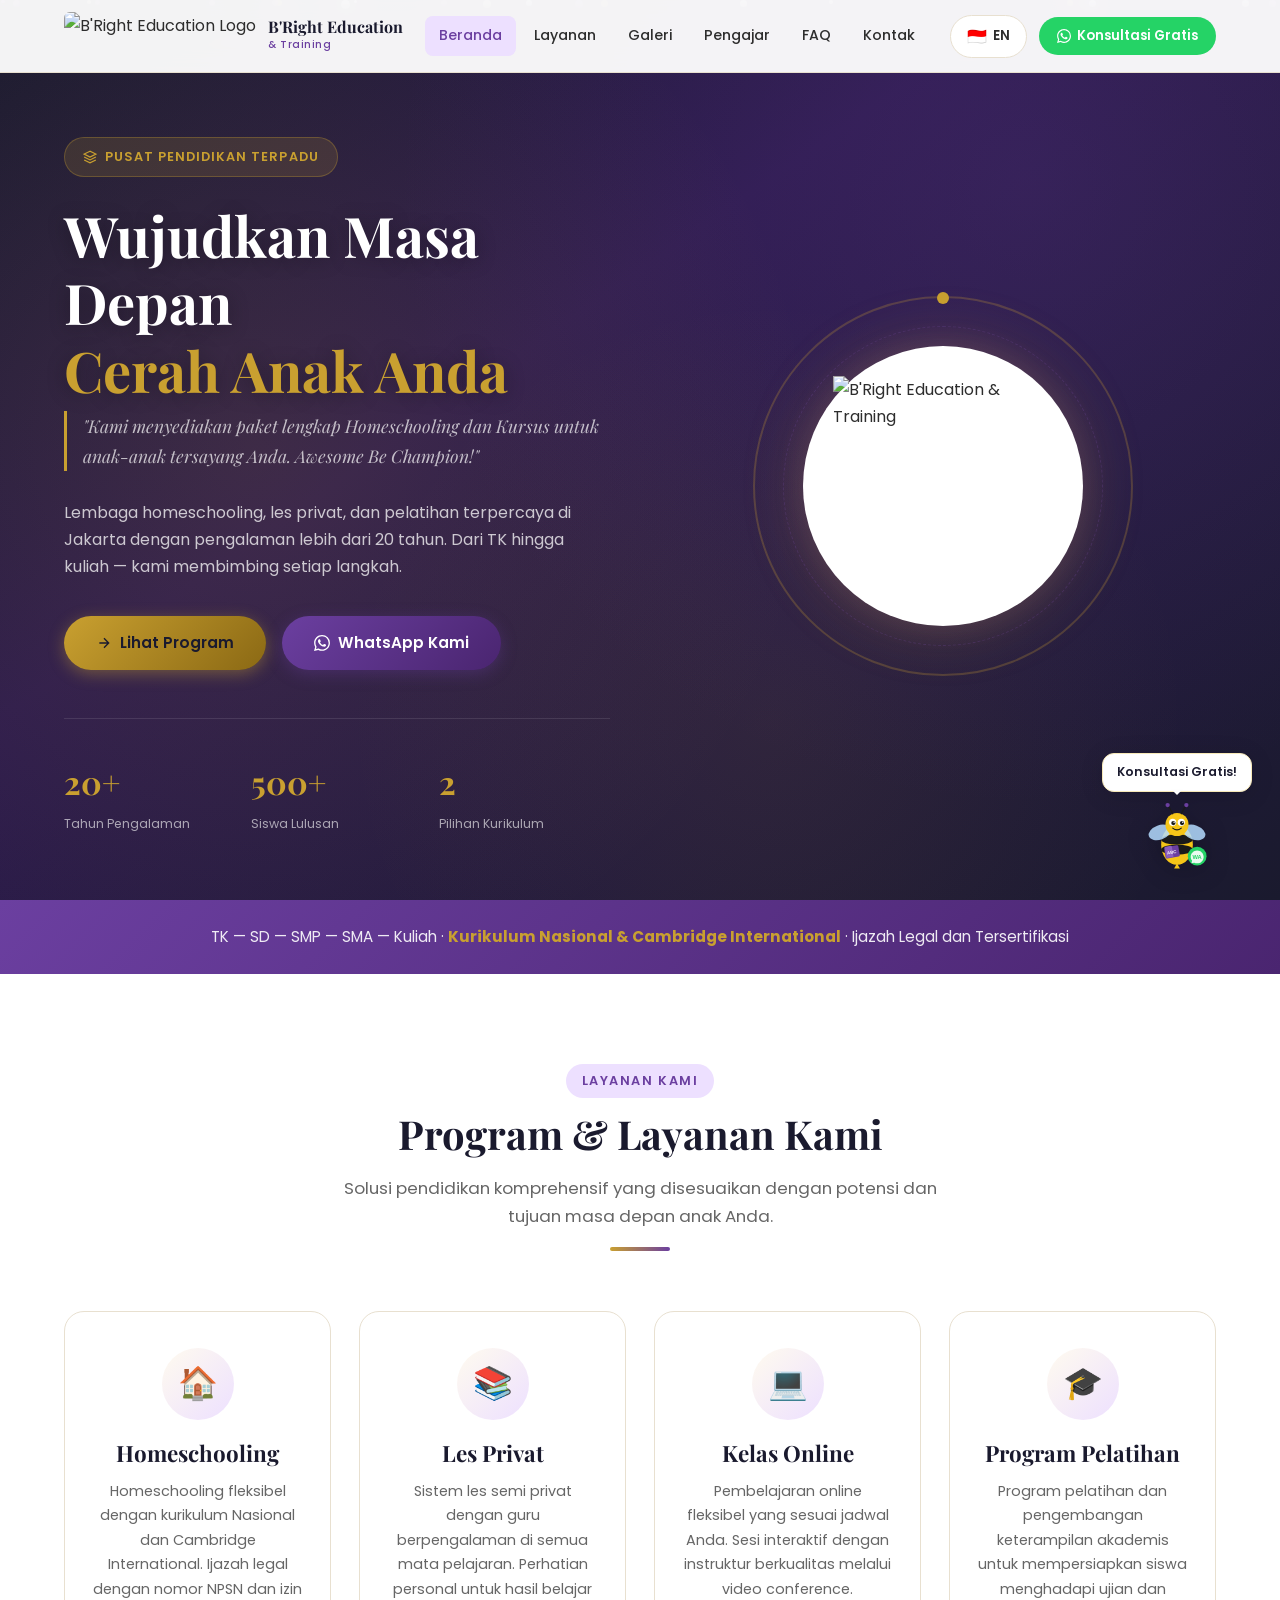
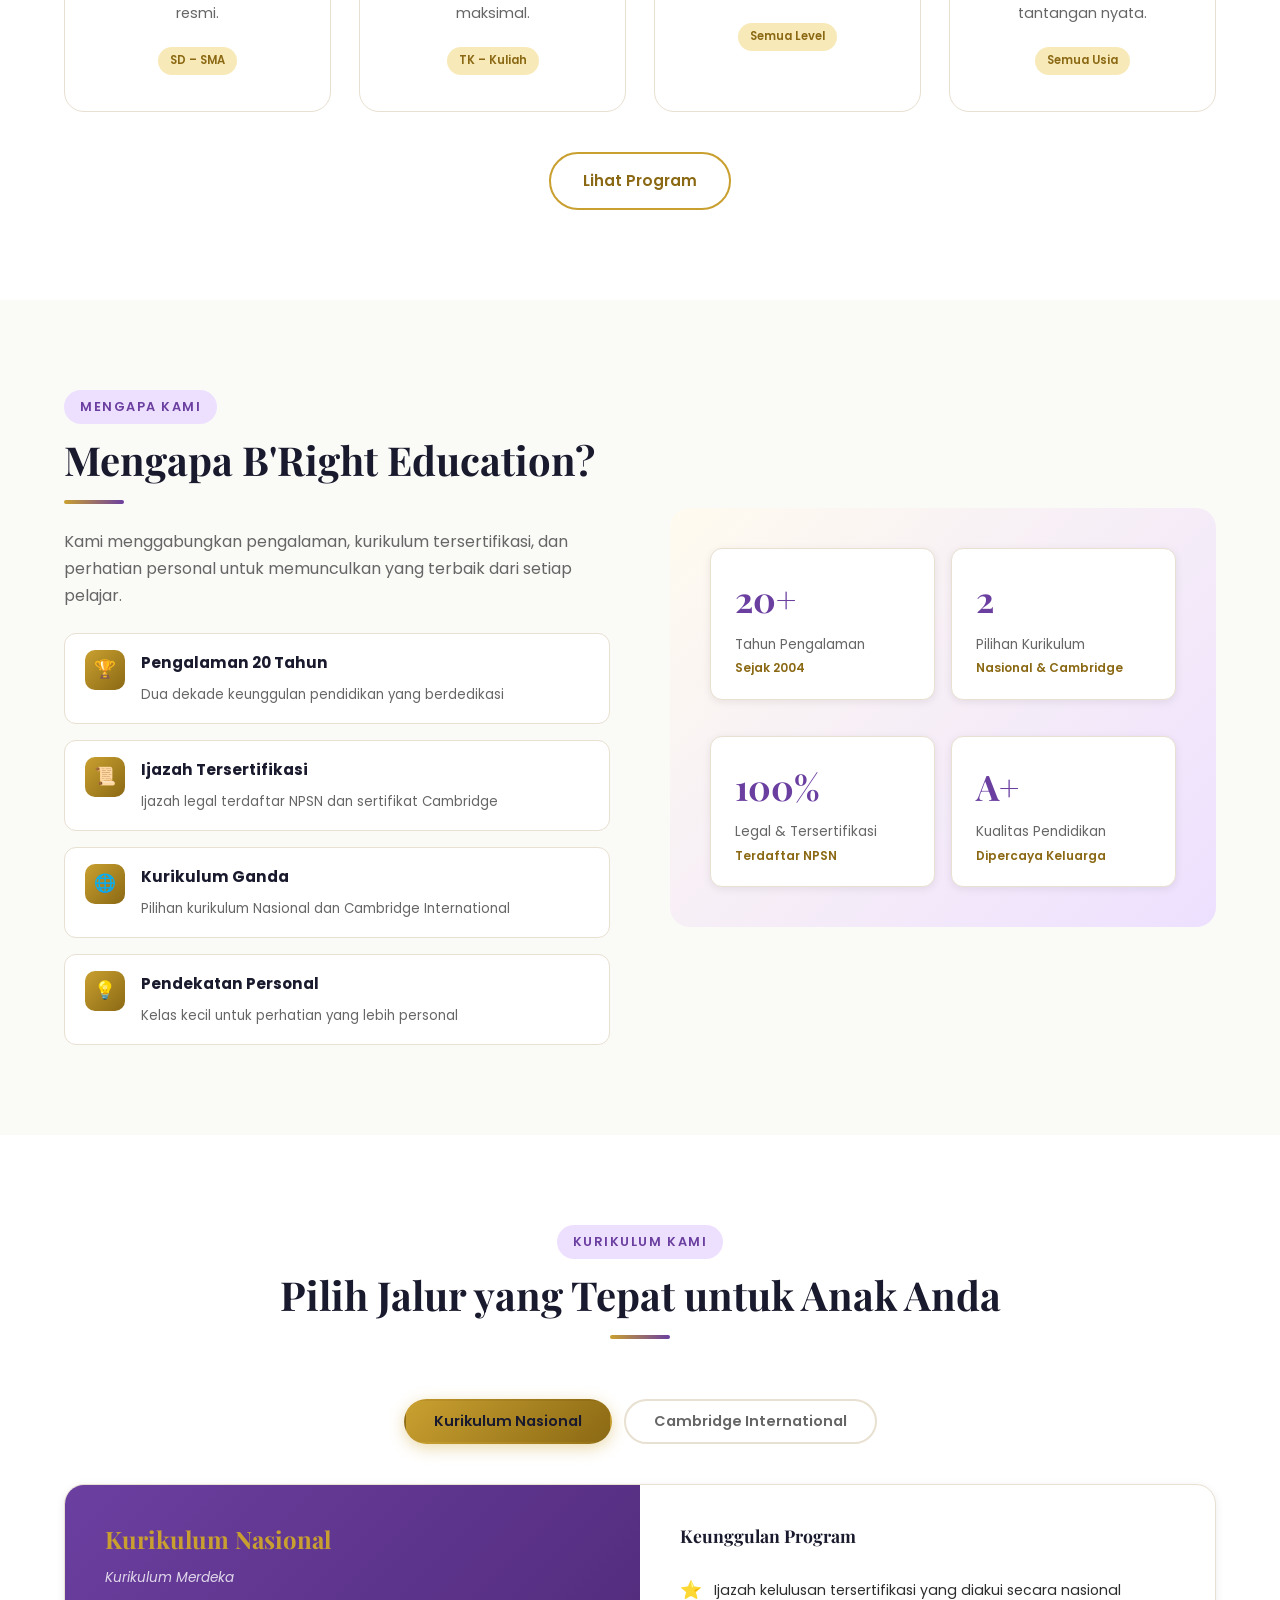
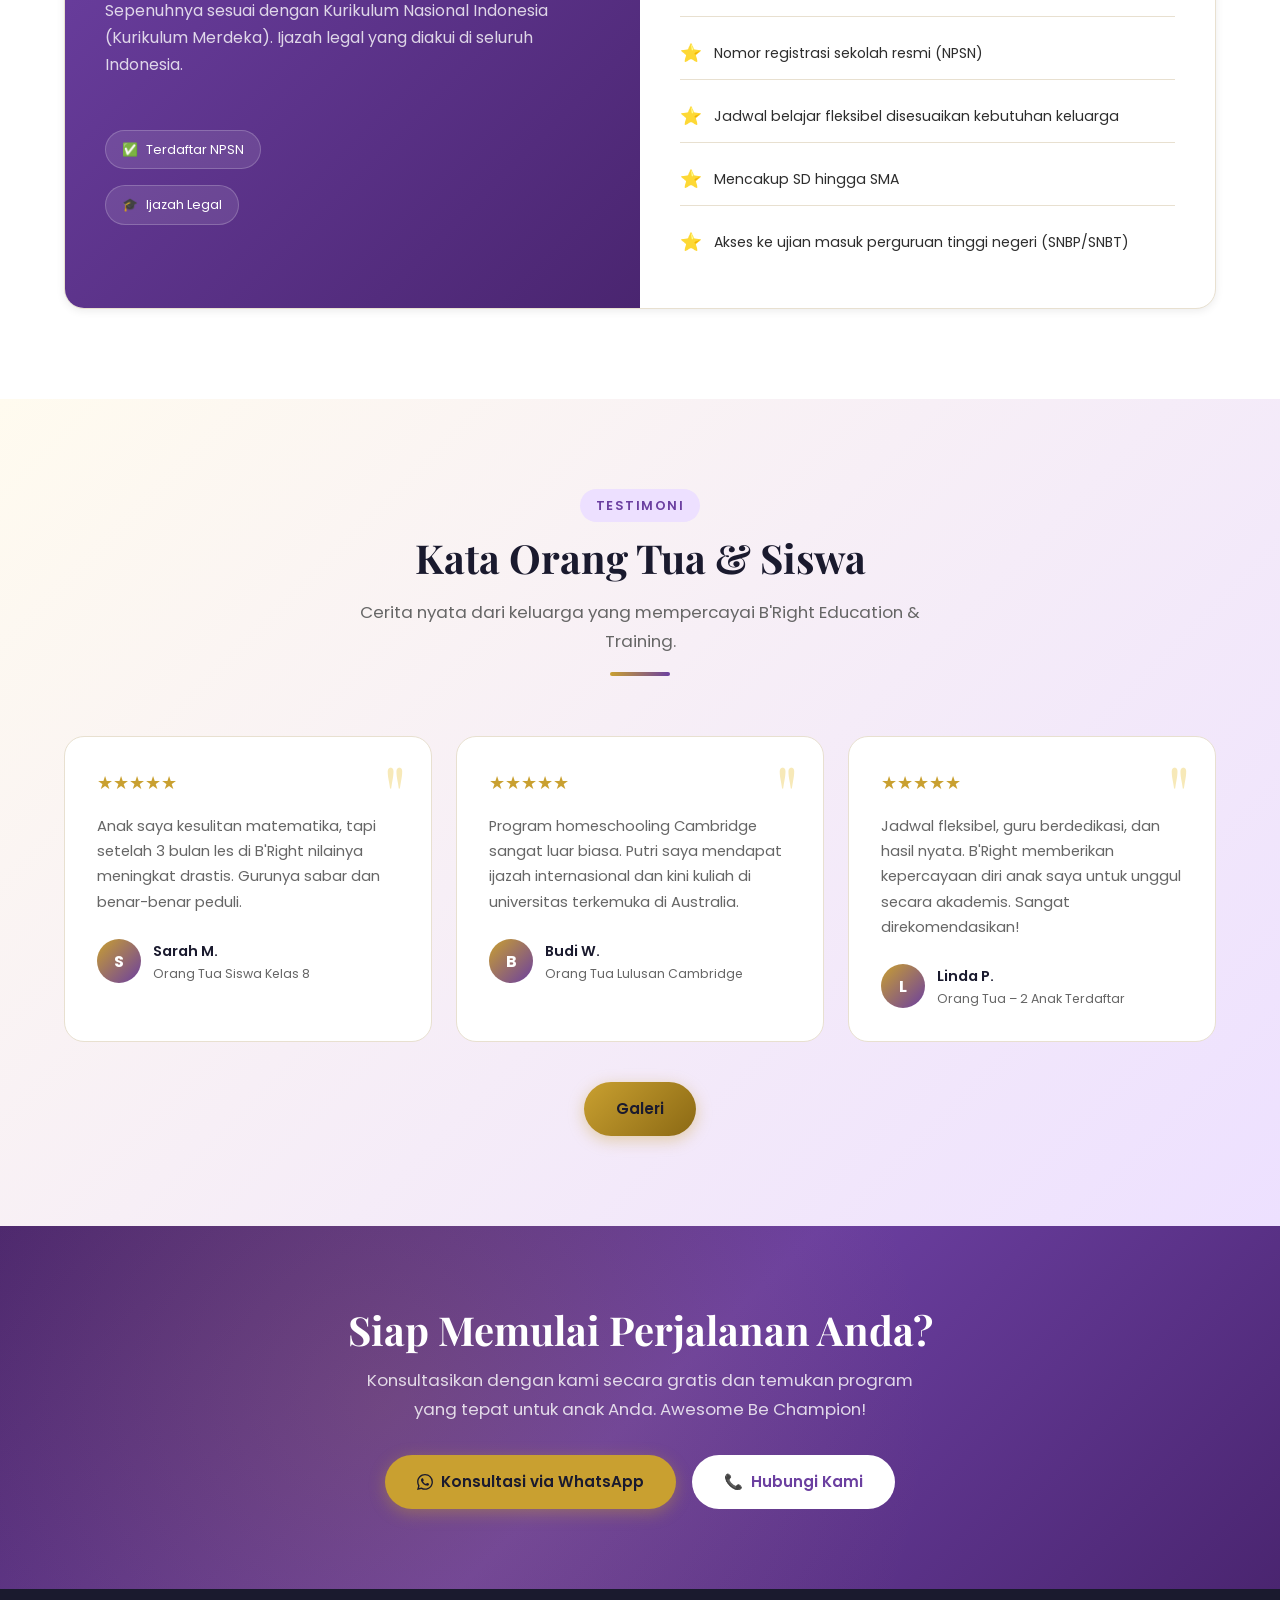
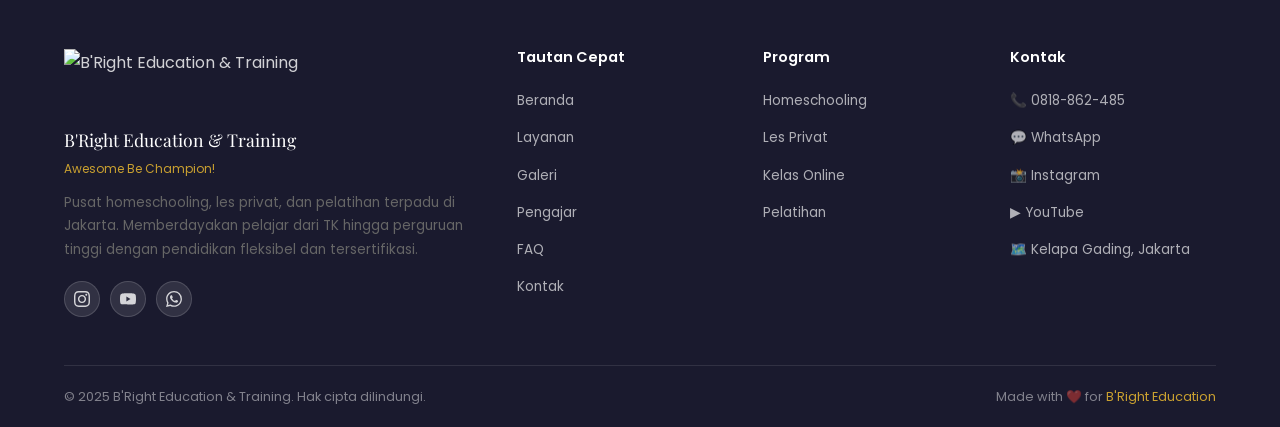
==== index.html @ 65a2a8aa "first commit" ====
<!DOCTYPE html>
<html lang="id">
<head>
  <meta charset="UTF-8" />
  <meta name="viewport" content="width=device-width, initial-scale=1.0" />
  <title>B'Right Education & Training – Homeschooling, Les Privat & Pelatihan Jakarta</title>
  <meta name="description" content="Lembaga homeschooling, les privat, dan pelatihan terpadu di Jakarta. Kurikulum Nasional & Cambridge International. Ijazah legal tersertifikasi. Pengalaman 20+ tahun." />
  <link rel="icon" type="image/svg+xml" href="/favicon.svg" />
  <link rel="stylesheet" href="/style.css" />
</head>
<body>

<!-- ===== NAVBAR ===== -->
<nav class="navbar" id="navbar">
  <div class="container">
    <div class="nav-inner">
      <a href="index.html" class="nav-logo">
        <img src="/logo.jpg" alt="B'Right Education Logo" />
        <div class="nav-logo-text">
          <span class="nav-logo-title">B'Right Education</span>
          <span class="nav-logo-sub">& Training</span>
        </div>
      </a>
      <div class="nav-links">
        <a href="index.html" class="nav-link" data-t="nav_home">Beranda</a>
        <a href="services.html" class="nav-link" data-t="nav_services">Layanan</a>
        <a href="gallery.html" class="nav-link" data-t="nav_gallery">Galeri</a>
        <a href="teachers.html" class="nav-link" data-t="nav_teachers">Pengajar</a>
        <a href="faq.html" class="nav-link" data-t="nav_faq">FAQ</a>
        <a href="contact.html" class="nav-link" data-t="nav_contact">Kontak</a>
      </div>
      <div class="nav-actions">
        <button class="lang-btn lang-toggle-btn" title="Switch language" aria-label="Toggle language">
          <span class="flag lang-current-flag">🇮🇩</span>
          <span class="lang-toggle-label">EN</span>
        </button>
        <a href="#" class="nav-wa" data-wa>
          <svg width="14" height="14" viewBox="0 0 24 24" fill="currentColor"><path d="M17.472 14.382c-.297-.149-1.758-.867-2.03-.967-.273-.099-.471-.148-.67.15-.197.297-.767.966-.94 1.164-.173.199-.347.223-.644.075-.297-.15-1.255-.463-2.39-1.475-.883-.788-1.48-1.761-1.653-2.059-.173-.297-.018-.458.13-.606.134-.133.298-.347.446-.52.149-.174.198-.298.298-.497.099-.198.05-.371-.025-.52-.075-.149-.669-1.612-.916-2.207-.242-.579-.487-.5-.669-.51-.173-.008-.371-.01-.57-.01-.198 0-.52.074-.792.372-.272.297-1.04 1.016-1.04 2.479 0 1.462 1.065 2.875 1.213 3.074.149.198 2.096 3.2 5.077 4.487.709.306 1.262.489 1.694.625.712.227 1.36.195 1.871.118.571-.085 1.758-.719 2.006-1.413.248-.694.248-1.289.173-1.413-.074-.124-.272-.198-.57-.347m-5.421 7.403h-.004a9.87 9.87 0 01-5.031-1.378l-.361-.214-3.741.982.998-3.648-.235-.374a9.86 9.86 0 01-1.51-5.26c.001-5.45 4.436-9.884 9.888-9.884 2.64 0 5.122 1.03 6.988 2.898a9.825 9.825 0 012.893 6.994c-.003 5.45-4.437 9.884-9.885 9.884m8.413-18.297A11.815 11.815 0 0012.05 0C5.495 0 .16 5.335.157 11.892c0 2.096.547 4.142 1.588 5.945L.057 24l6.305-1.654a11.882 11.882 0 005.683 1.448h.005c6.554 0 11.89-5.335 11.893-11.893a11.821 11.821 0 00-3.48-8.413z"/></svg>
          <span data-t="nav_consult">Konsultasi Gratis</span>
        </a>
      </div>
      <button class="hamburger" id="hamburger" aria-label="Toggle menu">
        <span></span><span></span><span></span>
      </button>
    </div>
  </div>
  <div class="mobile-menu" id="mobile-menu">
    <a href="index.html" class="mobile-link" data-t="nav_home">Beranda</a>
    <a href="services.html" class="mobile-link" data-t="nav_services">Layanan</a>
    <a href="gallery.html" class="mobile-link" data-t="nav_gallery">Galeri</a>
    <a href="teachers.html" class="mobile-link" data-t="nav_teachers">Pengajar</a>
    <a href="faq.html" class="mobile-link" data-t="nav_faq">FAQ</a>
    <a href="contact.html" class="mobile-link" data-t="nav_contact">Kontak</a>
    <div class="mobile-actions">
      <button class="lang-btn lang-toggle-btn">
        <span class="lang-current-flag">🇮🇩</span>
        <span class="lang-toggle-label">EN</span>
      </button>
      <a href="#" class="btn btn-secondary" data-wa style="font-size:0.82rem;padding:10px 18px;" data-t="nav_consult">Konsultasi Gratis</a>
    </div>
  </div>
</nav>

<!-- ===== HERO ===== -->
<section class="hero" id="home">
  <div class="hero-bg"></div>
  <div class="hero-particles"></div>
  <div class="container">
    <div class="hero-content">
      <div class="hero-text">
        <div class="tagline">
          <svg width="14" height="14" viewBox="0 0 24 24" fill="none" stroke="currentColor" stroke-width="2"><path d="M12 2L2 7l10 5 10-5-10-5z"/><path d="M2 17l10 5 10-5M2 12l10 5 10-5"/></svg>
          <span data-t="hero_tag">Pusat Pendidikan Terpadu</span>
        </div>
        <h1><span data-t="hero_title">Wujudkan Masa Depan</span><br><span class="gold" data-t="hero_title_gold">Cerah Anak Anda</span></h1>
        <p class="hero-slogan" data-t="hero_slogan">"Kami menyediakan paket lengkap Homeschooling dan Kursus untuk anak-anak tersayang Anda. Awesome Be Champion!"</p>
        <p class="hero-desc" data-t="hero_desc">Lembaga homeschooling, les privat, dan pelatihan terpercaya di Jakarta dengan pengalaman lebih dari 20 tahun. Dari TK hingga kuliah — kami membimbing setiap langkah.</p>
        <div class="hero-btns">
          <a href="services.html" class="btn btn-primary">
            <svg width="16" height="16" viewBox="0 0 24 24" fill="none" stroke="currentColor" stroke-width="2"><path d="M5 12h14M12 5l7 7-7 7"/></svg>
            <span data-t="hero_btn_primary">Lihat Program</span>
          </a>
          <a href="#" class="btn btn-secondary" data-wa>
            <svg width="16" height="16" viewBox="0 0 24 24" fill="currentColor"><path d="M17.472 14.382c-.297-.149-1.758-.867-2.03-.967-.273-.099-.471-.148-.67.15-.197.297-.767.966-.94 1.164-.173.199-.347.223-.644.075-.297-.15-1.255-.463-2.39-1.475-.883-.788-1.48-1.761-1.653-2.059-.173-.297-.018-.458.13-.606.134-.133.298-.347.446-.52.149-.174.198-.298.298-.497.099-.198.05-.371-.025-.52-.075-.149-.669-1.612-.916-2.207-.242-.579-.487-.5-.669-.51-.173-.008-.371-.01-.57-.01-.198 0-.52.074-.792.372-.272.297-1.04 1.016-1.04 2.479 0 1.462 1.065 2.875 1.213 3.074.149.198 2.096 3.2 5.077 4.487.709.306 1.262.489 1.694.625.712.227 1.36.195 1.871.118.571-.085 1.758-.719 2.006-1.413.248-.694.248-1.289.173-1.413-.074-.124-.272-.198-.57-.347m-5.421 7.403h-.004a9.87 9.87 0 01-5.031-1.378l-.361-.214-3.741.982.998-3.648-.235-.374a9.86 9.86 0 01-1.51-5.26c.001-5.45 4.436-9.884 9.888-9.884 2.64 0 5.122 1.03 6.988 2.898a9.825 9.825 0 012.893 6.994c-.003 5.45-4.437 9.884-9.885 9.884m8.413-18.297A11.815 11.815 0 0012.05 0C5.495 0 .16 5.335.157 11.892c0 2.096.547 4.142 1.588 5.945L.057 24l6.305-1.654a11.882 11.882 0 005.683 1.448h.005c6.554 0 11.89-5.335 11.893-11.893a11.821 11.821 0 00-3.48-8.413z"/></svg>
            <span data-t="hero_btn_secondary">WhatsApp Kami</span>
          </a>
        </div>
        <div class="hero-stats">
          <div class="hero-stat fade-in">
            <div class="num" data-t="hero_stat1_num">20+</div>
            <div class="lbl" data-t="hero_stat1_lbl">Tahun Pengalaman</div>
          </div>
          <div class="hero-stat fade-in fade-in-delay-1">
            <div class="num" data-t="hero_stat2_num">500+</div>
            <div class="lbl" data-t="hero_stat2_lbl">Siswa Lulusan</div>
          </div>
          <div class="hero-stat fade-in fade-in-delay-2">
            <div class="num" data-t="hero_stat3_num">2</div>
            <div class="lbl" data-t="hero_stat3_lbl">Pilihan Kurikulum</div>
          </div>
        </div>
      </div>
      <div class="hero-visual">
        <div class="hero-logo-wrap">
          <div class="hero-logo-ring"></div>
          <div class="hero-logo-ring-2"></div>
          <div class="hero-logo-img-wrap">
            <img src="/logo.jpg" alt="B'Right Education & Training" />
          </div>
        </div>
      </div>
    </div>
  </div>
</section>

<!-- ===== ABOUT STRIP ===== -->
<div class="about-strip">
  <div class="container">
    <p data-t="strip_text" data-t-html>TK — SD — SMP — SMA — Kuliah · <strong>Kurikulum Nasional & Cambridge International</strong> · Ijazah Legal dan Tersertifikasi</p>
  </div>
</div>

<!-- ===== SERVICES ===== -->
<section class="section" id="services">
  <div class="container">
    <div class="section-header fade-in">
      <span class="section-label" data-t="label_services">Layanan Kami</span>
      <h2 data-t="services_title">Program & Layanan Kami</h2>
      <p data-t="services_desc">Solusi pendidikan komprehensif yang disesuaikan dengan potensi dan tujuan masa depan anak Anda.</p>
      <div class="divider"></div>
    </div>
    <div class="services-grid">
      <div class="service-card fade-in">
        <div class="service-icon">🏠</div>
        <h3 data-t="svc1_title">Homeschooling</h3>
        <p data-t="svc1_desc">Homeschooling fleksibel dengan kurikulum Nasional dan Cambridge International. Ijazah legal dengan nomor NPSN dan izin resmi.</p>
        <span class="service-tag" data-t="svc1_tag">SD – SMA</span>
      </div>
      <div class="service-card fade-in fade-in-delay-1">
        <div class="service-icon">📚</div>
        <h3 data-t="svc2_title">Les Privat</h3>
        <p data-t="svc2_desc">Sistem les semi privat dengan guru berpengalaman di semua mata pelajaran. Perhatian personal untuk hasil belajar maksimal.</p>
        <span class="service-tag" data-t="svc2_tag">TK – Kuliah</span>
      </div>
      <div class="service-card fade-in fade-in-delay-2">
        <div class="service-icon">💻</div>
        <h3 data-t="svc3_title">Kelas Online</h3>
        <p data-t="svc3_desc">Pembelajaran online fleksibel yang sesuai jadwal Anda. Sesi interaktif dengan instruktur berkualitas melalui video conference.</p>
        <span class="service-tag" data-t="svc3_tag">Semua Level</span>
      </div>
      <div class="service-card fade-in fade-in-delay-3">
        <div class="service-icon">🎓</div>
        <h3 data-t="svc4_title">Program Pelatihan</h3>
        <p data-t="svc4_desc">Program pelatihan dan pengembangan keterampilan akademis untuk mempersiapkan siswa menghadapi ujian dan tantangan nyata.</p>
        <span class="service-tag" data-t="svc4_tag">Semua Usia</span>
      </div>
    </div>
    <div style="text-align:center;margin-top:40px;">
      <a href="services.html" class="btn btn-outline" data-t="hero_btn_primary">Lihat Program</a>
    </div>
  </div>
</section>

<!-- ===== WHY US ===== -->
<section class="section section-alt" id="why">
  <div class="container">
    <div class="why-grid">
      <div class="why-text fade-in">
        <span class="section-label" data-t="label_why">Mengapa Kami</span>
        <h2 data-t="why_title">Mengapa B'Right Education?</h2>
        <div class="divider divider-left"></div>
        <p data-t="why_desc">Kami menggabungkan pengalaman, kurikulum tersertifikasi, dan perhatian personal untuk memunculkan yang terbaik dari setiap pelajar.</p>
        <div class="why-list">
          <div class="why-item">
            <div class="why-item-icon">🏆</div>
            <div class="why-item-text">
              <strong data-t="why1_title">Pengalaman 20 Tahun</strong>
              <span data-t="why1_desc">Dua dekade keunggulan pendidikan yang berdedikasi</span>
            </div>
          </div>
          <div class="why-item">
            <div class="why-item-icon">📜</div>
            <div class="why-item-text">
              <strong data-t="why2_title">Ijazah Tersertifikasi</strong>
              <span data-t="why2_desc">Ijazah legal terdaftar NPSN dan sertifikat Cambridge</span>
            </div>
          </div>
          <div class="why-item">
            <div class="why-item-icon">🌐</div>
            <div class="why-item-text">
              <strong data-t="why3_title">Kurikulum Ganda</strong>
              <span data-t="why3_desc">Pilihan kurikulum Nasional dan Cambridge International</span>
            </div>
          </div>
          <div class="why-item">
            <div class="why-item-icon">💡</div>
            <div class="why-item-text">
              <strong data-t="why4_title">Pendekatan Personal</strong>
              <span data-t="why4_desc">Kelas kecil untuk perhatian yang lebih personal</span>
            </div>
          </div>
        </div>
      </div>
      <div class="why-visual fade-in fade-in-delay-1">
        <div class="why-badge-row">
          <div class="why-badge">
            <div class="num" data-t="badge1_num">20+</div>
            <div class="text" data-t="badge1_text">Tahun Pengalaman</div>
            <div class="sub" data-t="badge1_sub">Sejak 2004</div>
          </div>
          <div class="why-badge">
            <div class="num" data-t="badge2_num">2</div>
            <div class="text" data-t="badge2_text">Pilihan Kurikulum</div>
            <div class="sub" data-t="badge2_sub">Nasional & Cambridge</div>
          </div>
        </div>
        <div class="why-badge-row" style="margin-top:16px;">
          <div class="why-badge">
            <div class="num" data-t="badge3_num">100%</div>
            <div class="text" data-t="badge3_text">Legal & Tersertifikasi</div>
            <div class="sub" data-t="badge3_sub">Terdaftar NPSN</div>
          </div>
          <div class="why-badge">
            <div class="num" data-t="badge4_num">A+</div>
            <div class="text" data-t="badge4_text">Kualitas Pendidikan</div>
            <div class="sub" data-t="badge4_sub">Dipercaya Keluarga</div>
          </div>
        </div>
      </div>
    </div>
  </div>
</section>

<!-- ===== CURRICULUM ===== -->
<section class="section" id="curriculum">
  <div class="container">
    <div class="section-header fade-in">
      <span class="section-label" data-t="label_curriculum">Kurikulum Kami</span>
      <h2>Pilih Jalur yang Tepat untuk Anak Anda</h2>
      <div class="divider"></div>
    </div>
    <div class="curriculum-tabs">
      <button class="tab-btn active" data-tab="tab-national" data-t="tab_national">Kurikulum Nasional</button>
      <button class="tab-btn" data-tab="tab-cambridge" data-t="tab_cambridge">Cambridge International</button>
    </div>
    <div id="tab-national" class="tab-content active fade-in">
      <div class="curriculum-card">
        <div class="curriculum-left">
          <h3 data-t="curr_national_title">Kurikulum Nasional</h3>
          <p style="font-size:0.85rem;font-style:italic;margin-bottom:8px;" data-t="curr_national_sub">Kurikulum Merdeka</p>
          <p data-t="curr_national_desc">Sepenuhnya sesuai dengan Kurikulum Nasional Indonesia. Ijazah legal yang diakui di seluruh Indonesia.</p>
          <br>
          <span class="curriculum-badge">✅ <span data-t="curr_national_badge1">Terdaftar NPSN</span></span><br>
          <span class="curriculum-badge" style="margin-top:8px;">🎓 <span data-t="curr_national_badge2">Ijazah Legal</span></span>
        </div>
        <div class="curriculum-right">
          <h4 data-t="curr_national_features_title">Keunggulan Program</h4>
          <div class="curriculum-features">
            <div class="curriculum-feature"><span class="cf-icon">⭐</span><span class="cf-text" data-t="curr_national_f1">Ijazah kelulusan tersertifikasi yang diakui secara nasional</span></div>
            <div class="curriculum-feature"><span class="cf-icon">⭐</span><span class="cf-text" data-t="curr_national_f2">Nomor registrasi sekolah resmi (NPSN)</span></div>
            <div class="curriculum-feature"><span class="cf-icon">⭐</span><span class="cf-text" data-t="curr_national_f3">Jadwal belajar fleksibel disesuaikan kebutuhan keluarga</span></div>
            <div class="curriculum-feature"><span class="cf-icon">⭐</span><span class="cf-text" data-t="curr_national_f4">Mencakup SD hingga SMA</span></div>
            <div class="curriculum-feature"><span class="cf-icon">⭐</span><span class="cf-text" data-t="curr_national_f5">Akses ke ujian masuk perguruan tinggi negeri (SNBP/SNBT)</span></div>
          </div>
        </div>
      </div>
    </div>
    <div id="tab-cambridge" class="tab-content fade-in">
      <div class="curriculum-card">
        <div class="curriculum-left">
          <h3 data-t="curr_cambridge_title">Cambridge International</h3>
          <p style="font-size:0.85rem;font-style:italic;margin-bottom:8px;" data-t="curr_cambridge_sub">IGCSE & A-Level</p>
          <p data-t="curr_cambridge_desc">Kurikulum Cambridge yang diakui internasional menghasilkan sertifikasi IGCSE dan A-Level langsung dari Cambridge.</p>
          <br>
          <span class="curriculum-badge">🌍 <span data-t="curr_cambridge_badge1">Langsung Cambridge</span></span><br>
          <span class="curriculum-badge" style="margin-top:8px;">🏅 <span data-t="curr_cambridge_badge2">Diakui Global</span></span>
        </div>
        <div class="curriculum-right">
          <h4 data-t="curr_cambridge_features_title">Keunggulan Program</h4>
          <div class="curriculum-features">
            <div class="curriculum-feature"><span class="cf-icon">⭐</span><span class="cf-text" data-t="curr_cambridge_f1">Ijazah internasional dari Cambridge yang diakui di seluruh dunia</span></div>
            <div class="curriculum-feature"><span class="cf-icon">⭐</span><span class="cf-text" data-t="curr_cambridge_f2">Jalur IGCSE dan A-Level tersedia</span></div>
            <div class="curriculum-feature"><span class="cf-icon">⭐</span><span class="cf-text" data-t="curr_cambridge_f3">Pengajaran berbahasa Inggris untuk kesiapan global</span></div>
            <div class="curriculum-feature"><span class="cf-icon">⭐</span><span class="cf-text" data-t="curr_cambridge_f4">Jalur menuju universitas internasional terkemuka</span></div>
            <div class="curriculum-feature"><span class="cf-icon">⭐</span><span class="cf-text" data-t="curr_cambridge_f5">Instruktur terlatih Cambridge yang berpengalaman</span></div>
          </div>
        </div>
      </div>
    </div>
  </div>
</section>

<!-- ===== TESTIMONIALS ===== -->
<section class="section section-gold" id="testimonials">
  <div class="container">
    <div class="section-header fade-in">
      <span class="section-label" data-t="label_testimonials">Testimoni</span>
      <h2 data-t="testi_title">Kata Orang Tua & Siswa</h2>
      <p data-t="testi_desc">Cerita nyata dari keluarga yang mempercayai B'Right Education & Training.</p>
      <div class="divider"></div>
    </div>
    <div class="testimonials-grid">
      <div class="testimonial-card fade-in">
        <div class="testimonial-stars">★★★★★</div>
        <p class="testimonial-text" data-t="testi1_text">"Anak saya kesulitan matematika, tapi setelah 3 bulan les di B'Right nilainya meningkat drastis."</p>
        <div class="testimonial-author">
          <div class="author-avatar">S</div>
          <div>
            <div class="author-name" data-t="testi1_name">Sarah M.</div>
            <div class="author-role" data-t="testi1_role">Orang Tua Siswa Kelas 8</div>
          </div>
        </div>
      </div>
      <div class="testimonial-card fade-in fade-in-delay-1">
        <div class="testimonial-stars">★★★★★</div>
        <p class="testimonial-text" data-t="testi2_text">"Program homeschooling Cambridge sangat luar biasa. Putri saya mendapat ijazah internasional dan kini kuliah di Australia."</p>
        <div class="testimonial-author">
          <div class="author-avatar">B</div>
          <div>
            <div class="author-name" data-t="testi2_name">Budi W.</div>
            <div class="author-role" data-t="testi2_role">Orang Tua Lulusan Cambridge</div>
          </div>
        </div>
      </div>
      <div class="testimonial-card fade-in fade-in-delay-2">
        <div class="testimonial-stars">★★★★★</div>
        <p class="testimonial-text" data-t="testi3_text">"Jadwal fleksibel, guru berdedikasi, dan hasil nyata. Sangat direkomendasikan!"</p>
        <div class="testimonial-author">
          <div class="author-avatar">L</div>
          <div>
            <div class="author-name" data-t="testi3_name">Linda P.</div>
            <div class="author-role" data-t="testi3_role">Orang Tua – 2 Anak Terdaftar</div>
          </div>
        </div>
      </div>
    </div>
    <div style="text-align:center;margin-top:40px;">
      <a href="gallery.html" class="btn btn-primary" data-t="nav_gallery">Lihat Semua Testimoni</a>
    </div>
  </div>
</section>

<!-- ===== CTA ===== -->
<section class="cta-section">
  <div class="container">
    <div class="cta-content fade-in">
      <h2 data-t="cta_title">Siap Memulai Perjalanan Anda?</h2>
      <p data-t="cta_desc">Konsultasikan dengan kami secara gratis dan temukan program yang tepat untuk anak Anda. Awesome Be Champion!</p>
      <div class="cta-btns">
        <a href="#" class="btn btn-primary" data-wa>
          <svg width="16" height="16" viewBox="0 0 24 24" fill="currentColor"><path d="M17.472 14.382c-.297-.149-1.758-.867-2.03-.967-.273-.099-.471-.148-.67.15-.197.297-.767.966-.94 1.164-.173.199-.347.223-.644.075-.297-.15-1.255-.463-2.39-1.475-.883-.788-1.48-1.761-1.653-2.059-.173-.297-.018-.458.13-.606.134-.133.298-.347.446-.52.149-.174.198-.298.298-.497.099-.198.05-.371-.025-.52-.075-.149-.669-1.612-.916-2.207-.242-.579-.487-.5-.669-.51-.173-.008-.371-.01-.57-.01-.198 0-.52.074-.792.372-.272.297-1.04 1.016-1.04 2.479 0 1.462 1.065 2.875 1.213 3.074.149.198 2.096 3.2 5.077 4.487.709.306 1.262.489 1.694.625.712.227 1.36.195 1.871.118.571-.085 1.758-.719 2.006-1.413.248-.694.248-1.289.173-1.413-.074-.124-.272-.198-.57-.347m-5.421 7.403h-.004a9.87 9.87 0 01-5.031-1.378l-.361-.214-3.741.982.998-3.648-.235-.374a9.86 9.86 0 01-1.51-5.26c.001-5.45 4.436-9.884 9.888-9.884 2.64 0 5.122 1.03 6.988 2.898a9.825 9.825 0 012.893 6.994c-.003 5.45-4.437 9.884-9.885 9.884m8.413-18.297A11.815 11.815 0 0012.05 0C5.495 0 .16 5.335.157 11.892c0 2.096.547 4.142 1.588 5.945L.057 24l6.305-1.654a11.882 11.882 0 005.683 1.448h.005c6.554 0 11.89-5.335 11.893-11.893a11.821 11.821 0 00-3.48-8.413z"/></svg>
          <span data-t="cta_btn1">Konsultasi via WhatsApp</span>
        </a>
        <a href="tel:+62818862485" class="btn btn-white">📞 <span data-t="cta_btn2">Hubungi Kami</span></a>
      </div>
    </div>
  </div>
</section>

<!-- ===== FOOTER ===== -->
<footer>
  <div class="container">
    <div class="footer-grid">
      <div class="footer-brand">
        <img src="/logo.jpg" alt="B'Right Education & Training" />
        <div class="footer-brand-name">B'Right Education & Training</div>
        <div class="footer-brand-sub">Awesome Be Champion!</div>
        <p data-t="footer_desc">Pusat homeschooling, les privat, dan pelatihan terpadu di Jakarta.</p>
        <div class="footer-social">
          <a href="https://www.instagram.com/bright.edutraining_indonesia/" target="_blank" title="Instagram">
            <svg width="16" height="16" viewBox="0 0 24 24" fill="currentColor"><path d="M12 2.163c3.204 0 3.584.012 4.85.07 3.252.148 4.771 1.691 4.919 4.919.058 1.265.069 1.645.069 4.849 0 3.205-.012 3.584-.069 4.849-.149 3.225-1.664 4.771-4.919 4.919-1.266.058-1.644.07-4.85.07-3.204 0-3.584-.012-4.849-.07-3.26-.149-4.771-1.699-4.919-4.92-.058-1.265-.07-1.644-.07-4.849 0-3.204.013-3.583.07-4.849.149-3.227 1.664-4.771 4.919-4.919 1.266-.057 1.645-.069 4.849-.069zm0-2.163c-3.259 0-3.667.014-4.947.072-4.358.2-6.78 2.618-6.98 6.98-.059 1.281-.073 1.689-.073 4.948 0 3.259.014 3.668.072 4.948.2 4.358 2.618 6.78 6.98 6.98 1.281.058 1.689.072 4.948.072 3.259 0 3.668-.014 4.948-.072 4.354-.2 6.782-2.618 6.979-6.98.059-1.28.073-1.689.073-4.948 0-3.259-.014-3.667-.072-4.947-.196-4.354-2.617-6.78-6.979-6.98-1.281-.059-1.69-.073-4.949-.073zm0 5.838c-3.403 0-6.162 2.759-6.162 6.162s2.759 6.163 6.162 6.163 6.162-2.759 6.162-6.163c0-3.403-2.759-6.162-6.162-6.162zm0 10.162c-2.209 0-4-1.79-4-4 0-2.209 1.791-4 4-4s4 1.791 4 4c0 2.21-1.791 4-4 4zm6.406-11.845c-.796 0-1.441.645-1.441 1.44s.645 1.44 1.441 1.44c.795 0 1.439-.645 1.439-1.44s-.644-1.44-1.439-1.44z"/></svg>
          </a>
          <a href="https://www.youtube.com/@brighteducationandtraining0909" target="_blank" title="YouTube">
            <svg width="16" height="16" viewBox="0 0 24 24" fill="currentColor"><path d="M23.498 6.186a3.016 3.016 0 00-2.122-2.136C19.505 3.545 12 3.545 12 3.545s-7.505 0-9.377.505A3.017 3.017 0 00.502 6.186C0 8.07 0 12 0 12s0 3.93.502 5.814a3.016 3.016 0 002.122 2.136c1.871.505 9.376.505 9.376.505s7.505 0 9.377-.505a3.015 3.015 0 002.122-2.136C24 15.93 24 12 24 12s0-3.93-.502-5.814zM9.545 15.568V8.432L15.818 12l-6.273 3.568z"/></svg>
          </a>
          <a href="#" data-wa title="WhatsApp">
            <svg width="16" height="16" viewBox="0 0 24 24" fill="currentColor"><path d="M17.472 14.382c-.297-.149-1.758-.867-2.03-.967-.273-.099-.471-.148-.67.15-.197.297-.767.966-.94 1.164-.173.199-.347.223-.644.075-.297-.15-1.255-.463-2.39-1.475-.883-.788-1.48-1.761-1.653-2.059-.173-.297-.018-.458.13-.606.134-.133.298-.347.446-.52.149-.174.198-.298.298-.497.099-.198.05-.371-.025-.52-.075-.149-.669-1.612-.916-2.207-.242-.579-.487-.5-.669-.51-.173-.008-.371-.01-.57-.01-.198 0-.52.074-.792.372-.272.297-1.04 1.016-1.04 2.479 0 1.462 1.065 2.875 1.213 3.074.149.198 2.096 3.2 5.077 4.487.709.306 1.262.489 1.694.625.712.227 1.36.195 1.871.118.571-.085 1.758-.719 2.006-1.413.248-.694.248-1.289.173-1.413-.074-.124-.272-.198-.57-.347m-5.421 7.403h-.004a9.87 9.87 0 01-5.031-1.378l-.361-.214-3.741.982.998-3.648-.235-.374a9.86 9.86 0 01-1.51-5.26c.001-5.45 4.436-9.884 9.888-9.884 2.64 0 5.122 1.03 6.988 2.898a9.825 9.825 0 012.893 6.994c-.003 5.45-4.437 9.884-9.885 9.884m8.413-18.297A11.815 11.815 0 0012.05 0C5.495 0 .16 5.335.157 11.892c0 2.096.547 4.142 1.588 5.945L.057 24l6.305-1.654a11.882 11.882 0 005.683 1.448h.005c6.554 0 11.89-5.335 11.893-11.893a11.821 11.821 0 00-3.48-8.413z"/></svg>
          </a>
        </div>
      </div>
      <div class="footer-col">
        <h4 data-t="footer_col2">Tautan Cepat</h4>
        <ul>
          <li><a href="index.html" data-t="nav_home">Beranda</a></li>
          <li><a href="services.html" data-t="nav_services">Layanan</a></li>
          <li><a href="gallery.html" data-t="nav_gallery">Galeri</a></li>
          <li><a href="teachers.html" data-t="nav_teachers">Pengajar</a></li>
          <li><a href="faq.html" data-t="nav_faq">FAQ</a></li>
          <li><a href="contact.html" data-t="nav_contact">Kontak</a></li>
        </ul>
      </div>
      <div class="footer-col">
        <h4 data-t="footer_col3">Program</h4>
        <ul>
          <li><a href="services.html" data-t="footer_program1">Homeschooling</a></li>
          <li><a href="services.html" data-t="footer_program2">Les Privat</a></li>
          <li><a href="services.html" data-t="footer_program3">Kelas Online</a></li>
          <li><a href="services.html" data-t="footer_program4">Pelatihan</a></li>
        </ul>
      </div>
      <div class="footer-col">
        <h4 data-t="footer_col4">Kontak</h4>
        <ul>
          <li><a href="tel:+62818862485">📞 0818-862-485</a></li>
          <li><a href="#" data-wa>💬 WhatsApp</a></li>
          <li><a href="https://www.instagram.com/bright.edutraining_indonesia/" target="_blank">📸 Instagram</a></li>
          <li><a href="https://www.youtube.com/@brighteducationandtraining0909" target="_blank">▶ YouTube</a></li>
          <li><a href="contact.html">🗺️ Kelapa Gading, Jakarta</a></li>
        </ul>
      </div>
    </div>
    <div class="footer-bottom">
      <p data-t="footer_copyright">© 2025 B'Right Education & Training. Hak cipta dilindungi.</p>
      <p>Made with ❤️ for <a href="#">B'Right Education</a></p>
    </div>
  </div>
</footer>

<!-- ===== FLOATING BEE WHATSAPP ===== -->
<div class="bee-float">
  <div class="bee-speech" data-t="bee_speech">Konsultasi Gratis!</div>
  <div class="bee-btn" id="bee-btn" role="button" tabindex="0" aria-label="Chat WhatsApp">
    <svg class="bee-svg" viewBox="0 0 100 100" xmlns="http://www.w3.org/2000/svg">
      <ellipse cx="50" cy="62" rx="22" ry="28" fill="#F5C518"/>
      <ellipse cx="50" cy="55" rx="22" ry="7" fill="#1A1A1A"/>
      <ellipse cx="50" cy="69" rx="22" ry="7" fill="#1A1A1A"/>
      <ellipse cx="26" cy="45" rx="16" ry="10" fill="rgba(180,220,255,0.85)" transform="rotate(-20 26 45)"/>
      <ellipse cx="74" cy="45" rx="16" ry="10" fill="rgba(180,220,255,0.85)" transform="rotate(20 74 45)"/>
      <circle cx="50" cy="34" r="16" fill="#F5C518"/>
      <circle cx="44" cy="31" r="5" fill="white"/>
      <circle cx="56" cy="31" r="5" fill="white"/>
      <circle cx="45" cy="32" r="3" fill="#1A1A1A"/>
      <circle cx="57" cy="32" r="3" fill="#1A1A1A"/>
      <circle cx="46" cy="31" r="1" fill="white"/>
      <circle cx="58" cy="31" r="1" fill="white"/>
      <path d="M44 39 Q50 44 56 39" stroke="#1A1A1A" stroke-width="1.5" fill="none" stroke-linecap="round"/>
      <line x1="44" y1="19" x2="38" y2="8" stroke="#1A1A1A" stroke-width="2" stroke-linecap="round"/>
      <circle cx="37" cy="7" r="3" fill="#6B3FA0"/>
      <line x1="56" y1="19" x2="62" y2="8" stroke="#1A1A1A" stroke-width="2" stroke-linecap="round"/>
      <circle cx="63" cy="7" r="3" fill="#6B3FA0"/>
      <rect x="33" y="64" width="20" height="16" rx="2" fill="#6B3FA0" transform="rotate(-10 43 72)"/>
      <rect x="34" y="64" width="10" height="16" rx="1" fill="#8B5FBF" transform="rotate(-10 39 72)"/>
      <text x="36" y="75" font-size="6" fill="white" font-weight="bold" transform="rotate(-10 40 72)" font-family="Arial">ABC</text>
      <polygon points="50,88 46,95 54,95" fill="#F5C518"/>
      <circle cx="78" cy="78" r="13" fill="#25D366"/>
      <path d="M78 70 C73 70 69 74 69 79 C69 81 70 83 71 84 L70 88 L74 87 C75 87.5 76.5 88 78 88 C83 88 87 84 87 79 C87 74 83 70 78 70 Z" fill="white" opacity="0.9"/>
      <text x="78" y="82" text-anchor="middle" font-size="8" fill="#25D366" font-weight="bold" font-family="Arial">WA</text>
    </svg>
  </div>
</div>

<script src="/script.js"></script>
</body>
</html>
---- style.css ----
/* ===========================
   B'Right Education & Training
   Main Stylesheet
   =========================== */

/* ----- Google Fonts ----- */
@import url('https://fonts.googleapis.com/css2?family=Playfair+Display:wght@400;600;700&family=Poppins:wght@300;400;500;600;700&display=swap');

/* ----- CSS Variables ----- */
:root {
  --gold: #C9A030;
  --gold-dark: #8B6914;
  --gold-light: #F7E9B8;
  --gold-pale: #FFFBEF;
  --purple: #6B3FA0;
  --purple-dark: #4A2570;
  --purple-light: #EDE0FF;
  --white: #FFFFFF;
  --dark: #1A1A2E;
  --text: #2D2D2D;
  --text-muted: #666666;
  --border: #E8E0D0;
  --bg-light: #FAFAF7;
  --shadow-sm: 0 2px 8px rgba(0,0,0,0.08);
  --shadow-md: 0 4px 24px rgba(0,0,0,0.12);
  --shadow-lg: 0 8px 40px rgba(0,0,0,0.16);
  --radius: 12px;
  --radius-lg: 20px;
  --transition: 0.3s ease;
  --font-heading: 'Playfair Display', serif;
  --font-body: 'Poppins', sans-serif;
}

/* ----- Reset & Base ----- */
*, *::before, *::after { box-sizing: border-box; margin: 0; padding: 0; }
html { scroll-behavior: smooth; font-size: 16px; }
body {
  font-family: var(--font-body);
  color: var(--text);
  background: var(--white);
  line-height: 1.7;
  overflow-x: hidden;
}
img { max-width: 100%; display: block; }
a { text-decoration: none; color: inherit; }
ul { list-style: none; }
button { cursor: pointer; border: none; background: none; font-family: inherit; }

/* ----- Typography ----- */
h1, h2, h3, h4 { font-family: var(--font-heading); line-height: 1.2; }
h1 { font-size: clamp(2rem, 5vw, 3.5rem); }
h2 { font-size: clamp(1.6rem, 3.5vw, 2.5rem); }
h3 { font-size: clamp(1.1rem, 2vw, 1.4rem); }
p { font-size: 1rem; color: var(--text-muted); }

/* ----- Utility ----- */
.container { max-width: 1200px; margin: 0 auto; padding: 0 24px; }
.section { padding: 90px 0; }
.section-alt { background: var(--bg-light); }
.section-gold { background: linear-gradient(135deg, var(--gold-pale) 0%, var(--purple-light) 100%); }

.section-header { text-align: center; margin-bottom: 60px; }
.section-header h2 { color: var(--dark); margin-bottom: 16px; }
.section-header p { max-width: 600px; margin: 0 auto; font-size: 1.05rem; }
.section-label {
  display: inline-block;
  font-size: 0.8rem;
  font-weight: 600;
  letter-spacing: 0.12em;
  text-transform: uppercase;
  color: var(--purple);
  background: var(--purple-light);
  padding: 6px 16px;
  border-radius: 50px;
  margin-bottom: 12px;
}

.btn {
  display: inline-flex; align-items: center; gap: 8px;
  padding: 14px 32px; border-radius: 50px;
  font-weight: 600; font-size: 0.95rem;
  transition: all var(--transition); cursor: pointer;
}
.btn-primary {
  background: linear-gradient(135deg, var(--gold), var(--gold-dark));
  color: var(--dark);
  box-shadow: 0 4px 16px rgba(201,160,48,0.4);
}
.btn-primary:hover {
  transform: translateY(-2px);
  box-shadow: 0 8px 24px rgba(201,160,48,0.5);
}
.btn-secondary {
  background: linear-gradient(135deg, var(--purple), var(--purple-dark));
  color: var(--white);
  box-shadow: 0 4px 16px rgba(107,63,160,0.35);
}
.btn-secondary:hover {
  transform: translateY(-2px);
  box-shadow: 0 8px 24px rgba(107,63,160,0.45);
}
.btn-outline {
  border: 2px solid var(--gold);
  color: var(--gold-dark);
  background: transparent;
}
.btn-outline:hover { background: var(--gold); color: var(--dark); }

/* ----- Divider ----- */
.divider {
  width: 60px; height: 4px;
  background: linear-gradient(90deg, var(--gold), var(--purple));
  border-radius: 4px;
  margin: 16px auto 0;
}
.divider-left { margin-left: 0; }

/* ===== NAVIGATION ===== */
.navbar {
  position: fixed; top: 0; left: 0; right: 0; z-index: 1000;
  background: rgba(255,255,255,0.95);
  backdrop-filter: blur(12px);
  -webkit-backdrop-filter: blur(12px);
  border-bottom: 1px solid var(--border);
  transition: all var(--transition);
}
.navbar.scrolled {
  box-shadow: var(--shadow-md);
}
.nav-inner {
  display: flex; align-items: center; justify-content: space-between;
  height: 72px;
}
.nav-logo { display: flex; align-items: center; gap: 12px; }
.nav-logo img { height: 48px; width: auto; border-radius: 6px; }
.nav-logo-text { display: flex; flex-direction: column; }
.nav-logo-title {
  font-family: var(--font-heading);
  font-size: 1rem; font-weight: 700;
  color: var(--dark); line-height: 1.1;
}
.nav-logo-sub { font-size: 0.65rem; color: var(--purple); font-weight: 500; letter-spacing: 0.05em; }

.nav-links { display: flex; align-items: center; gap: 4px; }
.nav-link {
  font-size: 0.88rem; font-weight: 500; color: var(--text);
  padding: 8px 14px; border-radius: 8px;
  transition: all var(--transition);
}
.nav-link:hover, .nav-link.active { color: var(--purple); background: var(--purple-light); }

.nav-actions { display: flex; align-items: center; gap: 12px; }
.lang-btn {
  display: flex; align-items: center; gap: 6px;
  padding: 8px 16px; border-radius: 50px;
  border: 1.5px solid var(--border);
  font-size: 0.82rem; font-weight: 600; color: var(--text);
  transition: all var(--transition); cursor: pointer;
  background: white;
}
.lang-btn:hover { border-color: var(--gold); color: var(--gold-dark); }
.lang-btn .flag { font-size: 1rem; }
.lang-indicator {
  display: flex; align-items: center; gap: 4px;
}
.lang-indicator span { display: none; }
.lang-indicator span.active { display: inline; }

.nav-wa {
  background: #25D366; color: white;
  padding: 8px 18px; border-radius: 50px;
  font-size: 0.82rem; font-weight: 600;
  display: flex; align-items: center; gap: 6px;
  transition: all var(--transition);
}
.nav-wa:hover { background: #20ba5a; transform: translateY(-1px); }

.hamburger {
  display: none; flex-direction: column; gap: 5px;
  padding: 8px; cursor: pointer;
}
.hamburger span {
  display: block; width: 24px; height: 2px;
  background: var(--dark); border-radius: 2px;
  transition: all var(--transition);
}
.hamburger.open span:nth-child(1) { transform: translateY(7px) rotate(45deg); }
.hamburger.open span:nth-child(2) { opacity: 0; }
.hamburger.open span:nth-child(3) { transform: translateY(-7px) rotate(-45deg); }

.mobile-menu {
  display: none; flex-direction: column;
  background: white; border-top: 1px solid var(--border);
  padding: 16px 24px 24px;
}
.mobile-menu.open { display: flex; }
.mobile-link {
  padding: 12px 0; font-size: 0.95rem; font-weight: 500;
  border-bottom: 1px solid var(--border); color: var(--text);
  transition: color var(--transition);
}
.mobile-link:last-child { border-bottom: none; }
.mobile-link:hover, .mobile-link.active { color: var(--purple); }
.mobile-actions { display: flex; gap: 10px; margin-top: 16px; flex-wrap: wrap; }

/* ===== HERO ===== */
.hero {
  min-height: 100vh;
  display: flex; align-items: center;
  background: linear-gradient(145deg, #1A1A2E 0%, #2D1B4E 40%, #1A1A2E 100%);
  position: relative; overflow: hidden;
  padding-top: 72px;
}
.hero-bg {
  position: absolute; inset: 0;
  background:
    radial-gradient(circle at 20% 50%, rgba(201,160,48,0.12) 0%, transparent 50%),
    radial-gradient(circle at 80% 20%, rgba(107,63,160,0.2) 0%, transparent 50%),
    radial-gradient(circle at 60% 80%, rgba(201,160,48,0.08) 0%, transparent 40%);
}
.hero-particles {
  position: absolute; inset: 0; overflow: hidden;
}
.particle {
  position: absolute; border-radius: 50%;
  animation: float-particle linear infinite;
  opacity: 0.6;
}
@keyframes float-particle {
  0% { transform: translateY(100vh) rotate(0deg); opacity: 0; }
  10% { opacity: 0.6; }
  90% { opacity: 0.6; }
  100% { transform: translateY(-100px) rotate(720deg); opacity: 0; }
}
.hero-content {
  position: relative; z-index: 2;
  display: grid; grid-template-columns: 1fr 1fr; gap: 60px;
  align-items: center;
}
.hero-text .tagline {
  display: inline-flex; align-items: center; gap: 8px;
  background: rgba(201,160,48,0.15); border: 1px solid rgba(201,160,48,0.3);
  color: var(--gold); padding: 8px 18px; border-radius: 50px;
  font-size: 0.8rem; font-weight: 600; letter-spacing: 0.08em; text-transform: uppercase;
  margin-bottom: 24px;
}
.hero-text h1 {
  color: white; margin-bottom: 8px;
  text-shadow: 0 2px 20px rgba(0,0,0,0.3);
}
.hero-text h1 .gold { color: var(--gold); }
.hero-slogan {
  font-size: 1.1rem; color: rgba(255,255,255,0.7);
  margin-bottom: 28px; font-style: italic; font-family: var(--font-heading);
  border-left: 3px solid var(--gold); padding-left: 16px;
}
.hero-desc { color: rgba(255,255,255,0.75); margin-bottom: 36px; font-size: 1rem; }
.hero-btns { display: flex; gap: 16px; flex-wrap: wrap; }
.hero-stats {
  display: grid; grid-template-columns: repeat(3, 1fr); gap: 16px;
  margin-top: 48px; padding-top: 36px;
  border-top: 1px solid rgba(255,255,255,0.1);
}
.hero-stat .num {
  font-family: var(--font-heading);
  font-size: 2rem; font-weight: 700; color: var(--gold);
}
.hero-stat .lbl { font-size: 0.78rem; color: rgba(255,255,255,0.6); margin-top: 4px; }
.hero-visual { display: flex; justify-content: center; align-items: center; }
.hero-logo-wrap {
  position: relative;
  width: 380px; height: 380px;
  display: flex; align-items: center; justify-content: center;
}
.hero-logo-ring {
  position: absolute; inset: 0; border-radius: 50%;
  border: 2px solid rgba(201,160,48,0.25);
  animation: rotate-ring 20s linear infinite;
}
.hero-logo-ring::before {
  content: ''; position: absolute;
  top: -6px; left: 50%; transform: translateX(-50%);
  width: 12px; height: 12px; border-radius: 50%;
  background: var(--gold);
}
@keyframes rotate-ring { to { transform: rotate(360deg); } }
.hero-logo-ring-2 {
  position: absolute; inset: 30px; border-radius: 50%;
  border: 1px dashed rgba(107,63,160,0.3);
  animation: rotate-ring 30s linear infinite reverse;
}
.hero-logo-img-wrap {
  position: relative; z-index: 2;
  background: white; border-radius: 50%;
  padding: 24px;
  width: 280px; height: 280px;
  display: flex; align-items: center; justify-content: center;
  box-shadow: 0 0 60px rgba(201,160,48,0.3), 0 0 30px rgba(107,63,160,0.2);
  animation: pulse-glow 4s ease-in-out infinite;
}
@keyframes pulse-glow {
  0%, 100% { box-shadow: 0 0 60px rgba(201,160,48,0.3), 0 0 30px rgba(107,63,160,0.2); }
  50% { box-shadow: 0 0 80px rgba(201,160,48,0.5), 0 0 40px rgba(107,63,160,0.3); }
}
.hero-logo-img-wrap img { width: 220px; height: 220px; object-fit: contain; }

/* ===== ABOUT STRIP ===== */
.about-strip {
  background: linear-gradient(135deg, var(--purple), var(--purple-dark));
  padding: 24px 0;
}
.about-strip .container {
  display: flex; align-items: center; justify-content: center;
  gap: 16px; flex-wrap: wrap; text-align: center;
}
.about-strip p { color: rgba(255,255,255,0.9); font-size: 0.95rem; margin: 0; }
.about-strip strong { color: var(--gold); }

/* ===== SERVICES CARDS ===== */
.services-grid {
  display: grid; grid-template-columns: repeat(auto-fit, minmax(260px, 1fr)); gap: 28px;
}
.service-card {
  background: white; border-radius: var(--radius-lg);
  border: 1.5px solid var(--border);
  padding: 36px 28px; text-align: center;
  transition: all 0.35s ease;
  position: relative; overflow: hidden;
}
.service-card::before {
  content: ''; position: absolute;
  top: 0; left: 0; right: 0; height: 4px;
  background: linear-gradient(90deg, var(--gold), var(--purple));
  transform: scaleX(0); transform-origin: left;
  transition: transform var(--transition);
}
.service-card:hover::before { transform: scaleX(1); }
.service-card:hover {
  transform: translateY(-6px);
  box-shadow: var(--shadow-lg);
  border-color: transparent;
}
.service-icon {
  width: 72px; height: 72px;
  background: linear-gradient(135deg, var(--gold-pale), var(--purple-light));
  border-radius: 50%; display: flex; align-items: center; justify-content: center;
  margin: 0 auto 20px; font-size: 2rem;
  transition: all var(--transition);
}
.service-card:hover .service-icon {
  background: linear-gradient(135deg, var(--gold), var(--purple));
  transform: scale(1.1);
}
.service-icon svg { width: 36px; height: 36px; }
.service-card h3 { color: var(--dark); margin-bottom: 12px; }
.service-card p { font-size: 0.9rem; margin-bottom: 20px; }
.service-tag {
  display: inline-block; font-size: 0.72rem; font-weight: 600;
  padding: 4px 12px; border-radius: 50px;
  background: var(--gold-light); color: var(--gold-dark);
}

/* ===== WHY US ===== */
.why-grid {
  display: grid; grid-template-columns: 1fr 1fr; gap: 60px; align-items: center;
}
.why-text h2 { color: var(--dark); margin-bottom: 16px; }
.why-text .divider { margin: 0 0 24px 0; }
.why-text p { margin-bottom: 24px; }
.why-list { display: flex; flex-direction: column; gap: 16px; }
.why-item {
  display: flex; align-items: flex-start; gap: 16px;
  padding: 16px 20px; border-radius: var(--radius);
  background: white; border: 1px solid var(--border);
  transition: all var(--transition);
}
.why-item:hover { border-color: var(--gold); box-shadow: var(--shadow-sm); }
.why-item-icon {
  width: 40px; height: 40px; flex-shrink: 0;
  background: linear-gradient(135deg, var(--gold), var(--gold-dark));
  border-radius: 10px; display: flex; align-items: center; justify-content: center;
  font-size: 1.1rem;
}
.why-item-text strong { display: block; font-size: 0.95rem; color: var(--dark); margin-bottom: 4px; }
.why-item-text span { font-size: 0.83rem; color: var(--text-muted); }
.why-visual {
  background: linear-gradient(135deg, var(--gold-pale) 0%, var(--purple-light) 100%);
  border-radius: var(--radius-lg); padding: 40px;
  display: flex; flex-direction: column; gap: 20px;
}
.why-badge {
  background: white; border-radius: var(--radius);
  padding: 20px 24px; box-shadow: var(--shadow-sm);
  border: 1px solid var(--border);
}
.why-badge .num { font-family: var(--font-heading); font-size: 2.2rem; font-weight: 700; color: var(--purple); }
.why-badge .text { font-size: 0.85rem; color: var(--text-muted); margin-top: 4px; }
.why-badge .sub { font-size: 0.75rem; color: var(--gold-dark); font-weight: 600; margin-top: 2px; }
.why-badge-row { display: grid; grid-template-columns: 1fr 1fr; gap: 16px; }

/* ===== CURRICULUM ===== */
.curriculum-tabs {
  display: flex; gap: 12px; justify-content: center; margin-bottom: 40px; flex-wrap: wrap;
}
.tab-btn {
  padding: 10px 28px; border-radius: 50px;
  font-size: 0.9rem; font-weight: 600; border: 2px solid var(--border);
  color: var(--text-muted); background: white; cursor: pointer;
  transition: all var(--transition);
}
.tab-btn.active, .tab-btn:hover {
  background: linear-gradient(135deg, var(--gold), var(--gold-dark));
  color: var(--dark); border-color: transparent;
  box-shadow: 0 4px 16px rgba(201,160,48,0.4);
}
.tab-content { display: none; }
.tab-content.active { display: block; }
.curriculum-card {
  background: white; border-radius: var(--radius-lg); overflow: hidden;
  border: 1.5px solid var(--border); box-shadow: var(--shadow-sm);
  display: grid; grid-template-columns: 1fr 1fr; gap: 0;
}
.curriculum-left {
  background: linear-gradient(135deg, var(--purple), var(--purple-dark));
  padding: 40px; color: white;
}
.curriculum-left h3 { color: var(--gold); margin-bottom: 12px; font-size: 1.5rem; }
.curriculum-left p { color: rgba(255,255,255,0.8); margin-bottom: 24px; }
.curriculum-badge {
  display: inline-flex; align-items: center; gap: 8px;
  background: rgba(255,255,255,0.1); border: 1px solid rgba(255,255,255,0.2);
  color: white; padding: 8px 16px; border-radius: 50px; font-size: 0.8rem; margin-bottom: 8px;
}
.curriculum-right { padding: 40px; }
.curriculum-right h4 { color: var(--dark); margin-bottom: 20px; font-size: 1.1rem; }
.curriculum-features { display: flex; flex-direction: column; gap: 12px; }
.curriculum-feature {
  display: flex; align-items: center; gap: 12px;
  padding: 10px 0; border-bottom: 1px solid var(--border);
}
.curriculum-feature:last-child { border-bottom: none; }
.cf-icon { color: var(--gold); font-size: 1.1rem; flex-shrink: 0; }
.cf-text { font-size: 0.88rem; color: var(--text); }

/* ===== TESTIMONIALS ===== */
.testimonials-grid {
  display: grid; grid-template-columns: repeat(auto-fit, minmax(300px, 1fr)); gap: 24px;
}
.testimonial-card {
  background: white; border-radius: var(--radius-lg);
  padding: 32px; border: 1.5px solid var(--border);
  transition: all var(--transition); position: relative;
}
.testimonial-card::before {
  content: '"'; position: absolute; top: 16px; right: 24px;
  font-size: 5rem; line-height: 1; font-family: var(--font-heading);
  color: var(--gold-light); z-index: 0;
}
.testimonial-card:hover {
  transform: translateY(-4px); box-shadow: var(--shadow-md); border-color: var(--gold);
}
.testimonial-stars { color: var(--gold); font-size: 1.1rem; margin-bottom: 16px; }
.testimonial-text { font-size: 0.92rem; color: var(--text-muted); margin-bottom: 24px; position: relative; z-index: 1; }
.testimonial-author { display: flex; align-items: center; gap: 12px; }
.author-avatar {
  width: 44px; height: 44px; border-radius: 50%;
  background: linear-gradient(135deg, var(--gold), var(--purple));
  display: flex; align-items: center; justify-content: center;
  font-weight: 700; color: white; font-size: 1rem; flex-shrink: 0;
}
.author-name { font-size: 0.9rem; font-weight: 600; color: var(--dark); }
.author-role { font-size: 0.78rem; color: var(--text-muted); }

/* ===== GALLERY ===== */
.gallery-filter {
  display: flex; gap: 10px; justify-content: center; margin-bottom: 36px; flex-wrap: wrap;
}
.filter-btn {
  padding: 8px 22px; border-radius: 50px;
  font-size: 0.85rem; font-weight: 500; border: 1.5px solid var(--border);
  color: var(--text-muted); background: white; cursor: pointer;
  transition: all var(--transition);
}
.filter-btn.active, .filter-btn:hover {
  background: var(--purple); color: white; border-color: transparent;
}
.gallery-grid {
  display: grid;
  grid-template-columns: repeat(auto-fill, minmax(280px, 1fr)); gap: 20px;
}
.gallery-item {
  border-radius: var(--radius); overflow: hidden;
  position: relative; aspect-ratio: 4/3;
  background: var(--bg-light); border: 1.5px solid var(--border);
  cursor: pointer;
  transition: all var(--transition);
}
.gallery-item:hover { transform: scale(1.02); box-shadow: var(--shadow-md); }
.gallery-placeholder {
  width: 100%; height: 100%;
  display: flex; flex-direction: column; align-items: center; justify-content: center;
  gap: 12px;
}
.gallery-placeholder .icon { font-size: 3rem; }
.gallery-placeholder span { font-size: 0.85rem; color: var(--text-muted); font-weight: 500; }
.gallery-overlay {
  position: absolute; inset: 0;
  background: linear-gradient(135deg, rgba(107,63,160,0.85), rgba(201,160,48,0.85));
  opacity: 0; transition: opacity var(--transition);
  display: flex; align-items: center; justify-content: center;
}
.gallery-item:hover .gallery-overlay { opacity: 1; }
.gallery-overlay span { color: white; font-weight: 600; font-size: 0.9rem; }

/* ===== TEACHERS ===== */
.teachers-grid {
  display: grid; grid-template-columns: repeat(auto-fill, minmax(240px, 1fr)); gap: 28px;
}
.teacher-card {
  background: white; border-radius: var(--radius-lg);
  border: 1.5px solid var(--border); overflow: hidden;
  transition: all var(--transition); text-align: center;
}
.teacher-card:hover { transform: translateY(-6px); box-shadow: var(--shadow-lg); border-color: var(--gold); }
.teacher-photo {
  height: 200px;
  background: linear-gradient(135deg, var(--gold-pale), var(--purple-light));
  display: flex; align-items: center; justify-content: center; position: relative;
}
.teacher-avatar {
  width: 100px; height: 100px; border-radius: 50%;
  background: linear-gradient(135deg, var(--gold), var(--purple));
  display: flex; align-items: center; justify-content: center;
  font-size: 2.5rem; color: white; font-weight: 700;
  font-family: var(--font-heading);
  box-shadow: 0 4px 20px rgba(0,0,0,0.15);
}
.teacher-info { padding: 20px; }
.teacher-name { font-size: 1rem; font-weight: 700; color: var(--dark); margin-bottom: 6px; font-family: var(--font-heading); }
.teacher-subject {
  font-size: 0.8rem; color: var(--purple); font-weight: 600;
  background: var(--purple-light); padding: 4px 12px; border-radius: 50px;
  display: inline-block; margin-bottom: 10px;
}
.teacher-bio { font-size: 0.82rem; color: var(--text-muted); }

/* ===== FAQ ===== */
.faq-list { display: flex; flex-direction: column; gap: 12px; max-width: 800px; margin: 0 auto; }
.faq-item {
  background: white; border-radius: var(--radius);
  border: 1.5px solid var(--border); overflow: hidden;
  transition: all var(--transition);
}
.faq-item.open { border-color: var(--gold); box-shadow: var(--shadow-sm); }
.faq-question {
  padding: 20px 24px; display: flex; align-items: center; justify-content: space-between;
  cursor: pointer; font-weight: 600; font-size: 0.95rem; color: var(--dark);
  transition: color var(--transition);
}
.faq-item.open .faq-question { color: var(--purple); }
.faq-arrow {
  width: 28px; height: 28px; flex-shrink: 0;
  background: var(--bg-light); border-radius: 50%;
  display: flex; align-items: center; justify-content: center;
  font-size: 0.75rem; transition: all var(--transition);
}
.faq-item.open .faq-arrow { background: var(--gold); transform: rotate(180deg); }
.faq-answer {
  max-height: 0; overflow: hidden;
  transition: max-height 0.35s ease, padding 0.35s ease;
}
.faq-item.open .faq-answer { max-height: 400px; }
.faq-answer-inner { padding: 0 24px 20px; font-size: 0.9rem; color: var(--text-muted); }

/* ===== CONTACT ===== */
.contact-grid {
  display: grid; grid-template-columns: 1fr 1.5fr; gap: 40px; align-items: start;
}
.contact-info { display: flex; flex-direction: column; gap: 20px; }
.contact-card {
  background: white; border-radius: var(--radius-lg);
  padding: 28px; border: 1.5px solid var(--border);
  box-shadow: var(--shadow-sm);
}
.contact-card h3 { color: var(--dark); margin-bottom: 20px; font-size: 1.2rem; }
.contact-item { display: flex; gap: 14px; margin-bottom: 16px; align-items: flex-start; }
.contact-item:last-child { margin-bottom: 0; }
.contact-item-icon {
  width: 40px; height: 40px; flex-shrink: 0;
  background: var(--gold-pale); border-radius: 10px;
  display: flex; align-items: center; justify-content: center; font-size: 1.1rem;
}
.contact-item-text strong { display: block; font-size: 0.85rem; font-weight: 600; color: var(--dark); margin-bottom: 2px; }
.contact-item-text span { font-size: 0.83rem; color: var(--text-muted); }
.contact-item-text a { color: var(--purple); font-weight: 500; }
.contact-item-text a:hover { color: var(--gold-dark); }

.social-links { display: flex; gap: 12px; margin-top: 8px; flex-wrap: wrap; }
.social-link {
  display: flex; align-items: center; gap: 8px;
  padding: 10px 18px; border-radius: 50px;
  font-size: 0.83rem; font-weight: 600;
  border: 1.5px solid var(--border); color: var(--text);
  transition: all var(--transition);
}
.social-link:hover { border-color: transparent; transform: translateY(-2px); }
.social-link.ig:hover { background: linear-gradient(45deg, #f09433,#e6683c,#dc2743,#cc2366,#bc1888); color: white; }
.social-link.yt:hover { background: #FF0000; color: white; }
.social-link.wa:hover { background: #25D366; color: white; }

.map-container {
  border-radius: var(--radius-lg); overflow: hidden;
  border: 1.5px solid var(--border); box-shadow: var(--shadow-sm);
}
.map-container iframe {
  width: 100%; height: 400px; display: block; border: none;
}
.map-label {
  background: white; padding: 16px 20px;
  display: flex; align-items: center; gap: 10px;
  border-top: 1px solid var(--border);
}
.map-label span { font-size: 0.85rem; color: var(--text-muted); }
.map-label strong { color: var(--dark); }

/* ===== CTA SECTION ===== */
.cta-section {
  background: linear-gradient(135deg, var(--purple-dark) 0%, var(--purple) 50%, var(--purple-dark) 100%);
  padding: 80px 0; position: relative; overflow: hidden;
}
.cta-section::before {
  content: ''; position: absolute; inset: 0;
  background: radial-gradient(circle at 30% 50%, rgba(201,160,48,0.15) 0%, transparent 60%);
}
.cta-content {
  position: relative; z-index: 1; text-align: center;
}
.cta-content h2 { color: white; margin-bottom: 12px; }
.cta-content p { color: rgba(255,255,255,0.8); max-width: 560px; margin: 0 auto 32px; font-size: 1.05rem; }
.cta-btns { display: flex; gap: 16px; justify-content: center; flex-wrap: wrap; }
.cta-content .btn-primary { background: var(--gold); }
.btn-white { background: white; color: var(--purple); }
.btn-white:hover { background: var(--gold-pale); transform: translateY(-2px); }

/* ===== FLOATING BEE BUTTON ===== */
.bee-float {
  position: fixed; bottom: 28px; right: 28px; z-index: 999;
  display: flex; flex-direction: column; align-items: center; gap: 8px;
}
.bee-speech {
  background: white; border-radius: 12px; padding: 8px 14px;
  font-size: 0.76rem; font-weight: 600; color: var(--dark);
  box-shadow: var(--shadow-md); white-space: nowrap;
  animation: speech-bounce 2s ease-in-out infinite;
  border: 1.5px solid var(--gold-light);
  position: relative;
}
.bee-speech::after {
  content: ''; position: absolute;
  bottom: -8px; left: 50%; transform: translateX(-50%);
  border: 4px solid transparent; border-top-color: white;
}
@keyframes speech-bounce {
  0%, 100% { transform: translateY(0); }
  50% { transform: translateY(-4px); }
}
.bee-btn {
  width: 72px; height: 72px;
  border-radius: 50%; display: flex; align-items: center; justify-content: center;
  cursor: pointer; transition: all var(--transition);
  animation: bee-hover 3s ease-in-out infinite;
  filter: drop-shadow(0 4px 12px rgba(0,0,0,0.2));
  position: relative;
}
@keyframes bee-hover {
  0%, 100% { transform: translateY(0) rotate(-5deg); }
  50% { transform: translateY(-8px) rotate(5deg); }
}
.bee-btn:hover { animation: none; transform: scale(1.15); }
/* SVG Bee */
.bee-svg { width: 72px; height: 72px; }

/* ===== FOOTER ===== */
footer {
  background: var(--dark); color: rgba(255,255,255,0.8);
  padding: 60px 0 0;
}
.footer-grid {
  display: grid; grid-template-columns: 2fr 1fr 1fr 1fr; gap: 40px;
  padding-bottom: 48px; border-bottom: 1px solid rgba(255,255,255,0.1);
}
.footer-brand img { height: 60px; width: auto; margin-bottom: 16px; filter: brightness(1.1); }
.footer-brand-name {
  font-family: var(--font-heading); font-size: 1.1rem; color: white;
  margin-bottom: 4px;
}
.footer-brand-sub { font-size: 0.75rem; color: var(--gold); margin-bottom: 12px; }
.footer-brand p { font-size: 0.85rem; line-height: 1.7; margin-bottom: 20px; }
.footer-social { display: flex; gap: 10px; }
.footer-social a {
  width: 36px; height: 36px; border-radius: 50%;
  background: rgba(255,255,255,0.1); border: 1px solid rgba(255,255,255,0.15);
  display: flex; align-items: center; justify-content: center;
  font-size: 0.9rem; color: rgba(255,255,255,0.8);
  transition: all var(--transition);
}
.footer-social a:hover { background: var(--gold); color: var(--dark); border-color: var(--gold); }
.footer-col h4 { color: white; font-size: 0.9rem; font-weight: 600; margin-bottom: 20px; font-family: var(--font-body); }
.footer-col ul li { margin-bottom: 10px; }
.footer-col ul li a { font-size: 0.85rem; color: rgba(255,255,255,0.65); transition: color var(--transition); }
.footer-col ul li a:hover { color: var(--gold); }
.footer-bottom {
  padding: 20px 0;
  display: flex; align-items: center; justify-content: space-between;
  flex-wrap: wrap; gap: 12px;
}
.footer-bottom p { font-size: 0.8rem; color: rgba(255,255,255,0.45); }
.footer-bottom a { color: var(--gold); }

/* ===== PAGE HERO (inner pages) ===== */
.page-hero {
  background: linear-gradient(145deg, var(--dark) 0%, var(--purple-dark) 100%);
  padding: 140px 0 80px; text-align: center; position: relative; overflow: hidden;
}
.page-hero::before {
  content: ''; position: absolute; inset: 0;
  background:
    radial-gradient(circle at 30% 50%, rgba(201,160,48,0.1) 0%, transparent 50%),
    radial-gradient(circle at 70% 30%, rgba(107,63,160,0.15) 0%, transparent 50%);
}
.page-hero-content { position: relative; z-index: 1; }
.page-hero .breadcrumb {
  display: flex; align-items: center; justify-content: center; gap: 8px;
  font-size: 0.8rem; color: rgba(255,255,255,0.5); margin-bottom: 16px;
}
.page-hero .breadcrumb a { color: var(--gold); }
.page-hero .breadcrumb span { color: rgba(255,255,255,0.3); }
.page-hero h1 { color: white; margin-bottom: 12px; }
.page-hero p { color: rgba(255,255,255,0.7); max-width: 560px; margin: 0 auto; font-size: 1.05rem; }

/* ===== ANIMATIONS ===== */
.fade-in { opacity: 0; transform: translateY(30px); transition: opacity 0.6s ease, transform 0.6s ease; }
.fade-in.visible { opacity: 1; transform: translateY(0); }
.fade-in-delay-1 { transition-delay: 0.1s; }
.fade-in-delay-2 { transition-delay: 0.2s; }
.fade-in-delay-3 { transition-delay: 0.3s; }

/* ===== MEDIA QUERIES ===== */
@media (max-width: 1024px) {
  .footer-grid { grid-template-columns: 1fr 1fr; }
  .curriculum-card { grid-template-columns: 1fr; }
  .why-grid { grid-template-columns: 1fr; }
  .contact-grid { grid-template-columns: 1fr; }
}
@media (max-width: 768px) {
  .section { padding: 64px 0; }
  .hero-content { grid-template-columns: 1fr; text-align: center; }
  .hero-visual { display: none; }
  .hero-btns { justify-content: center; }
  .hero-stats { grid-template-columns: repeat(3, 1fr); }
  .nav-links, .nav-actions { display: none; }
  .hamburger { display: flex; }
  .footer-grid { grid-template-columns: 1fr 1fr; }
  .footer-brand { grid-column: 1/-1; }
  .teachers-grid { grid-template-columns: repeat(2, 1fr); }
  .contact-grid { grid-template-columns: 1fr; }
  .why-badge-row { grid-template-columns: 1fr; }
  .hero-slogan { text-align: left; }
}
@media (max-width: 480px) {
  .footer-grid { grid-template-columns: 1fr; }
  .teachers-grid { grid-template-columns: 1fr; }
  .hero-stats { grid-template-columns: 1fr; gap: 8px; }
  .hero-stat .num { font-size: 1.5rem; }
  .cta-btns { flex-direction: column; align-items: center; }
  .why-badge-row { grid-template-columns: 1fr; }
}
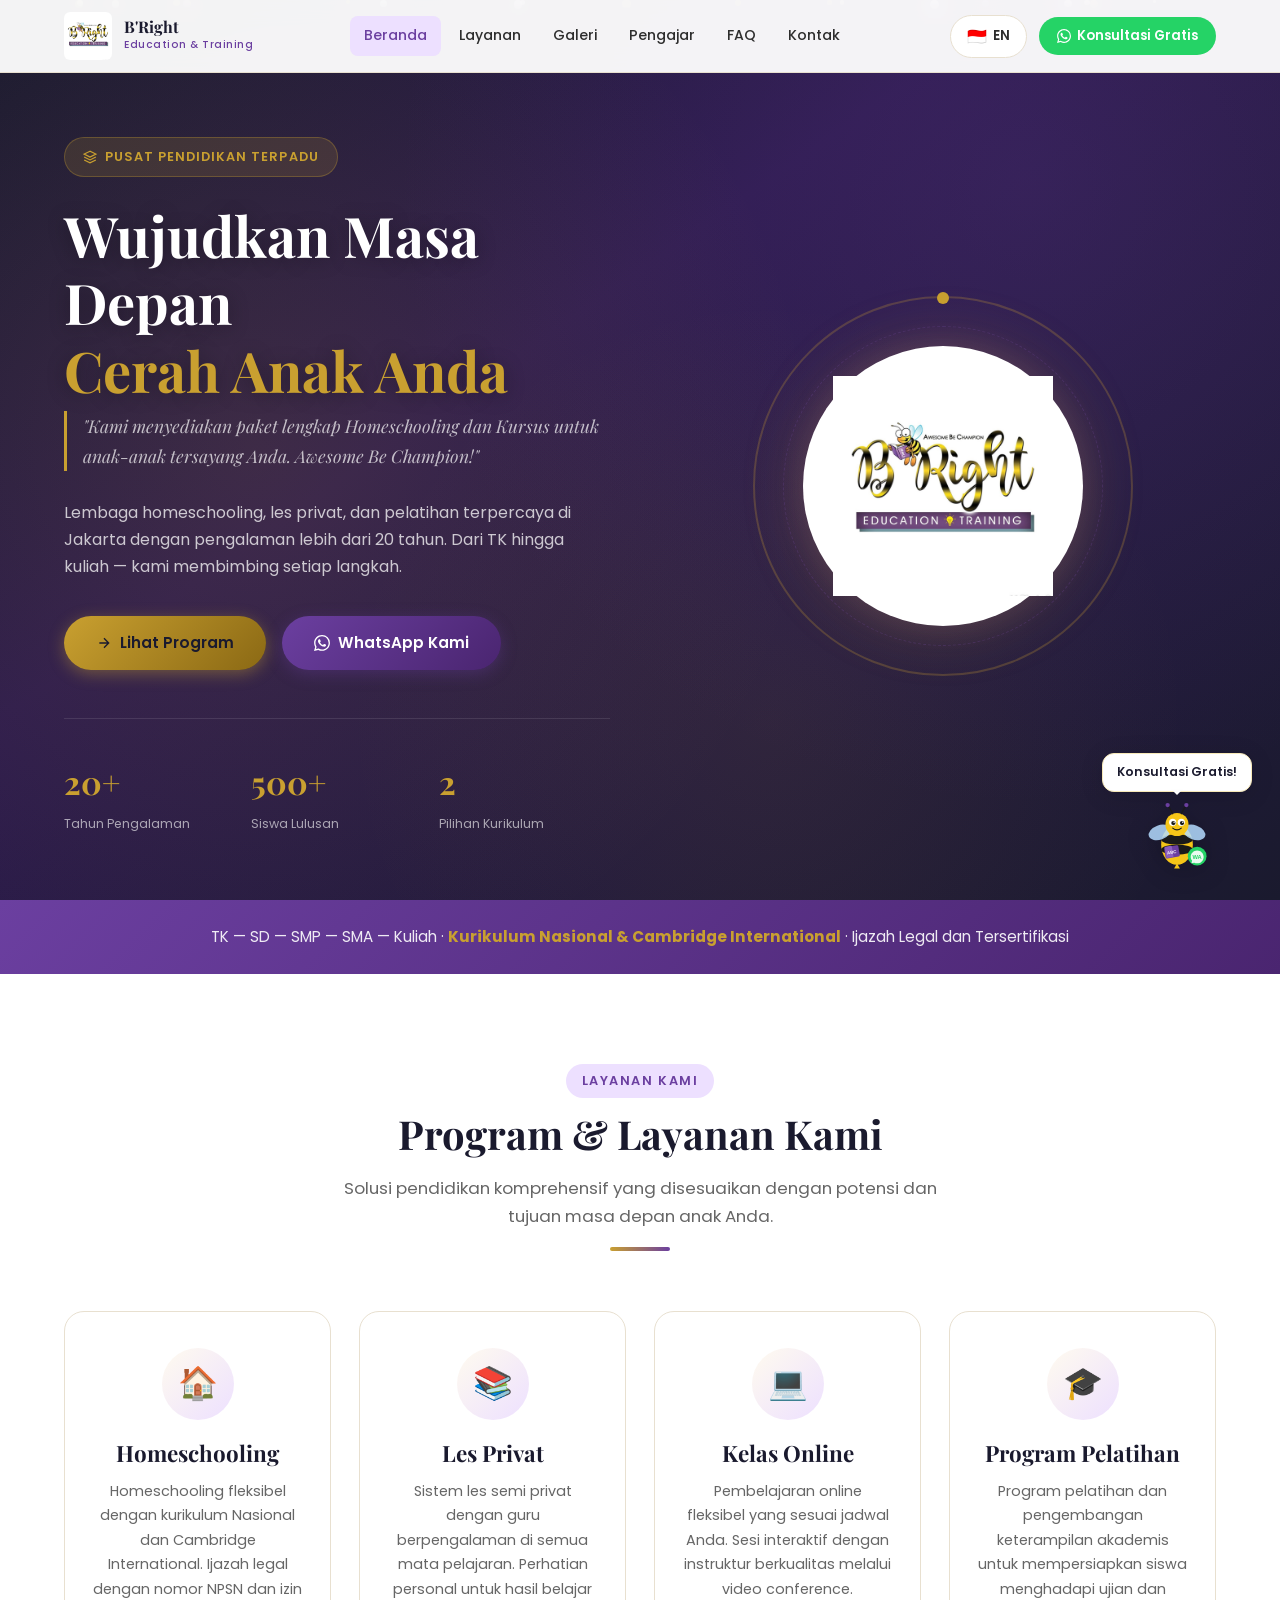
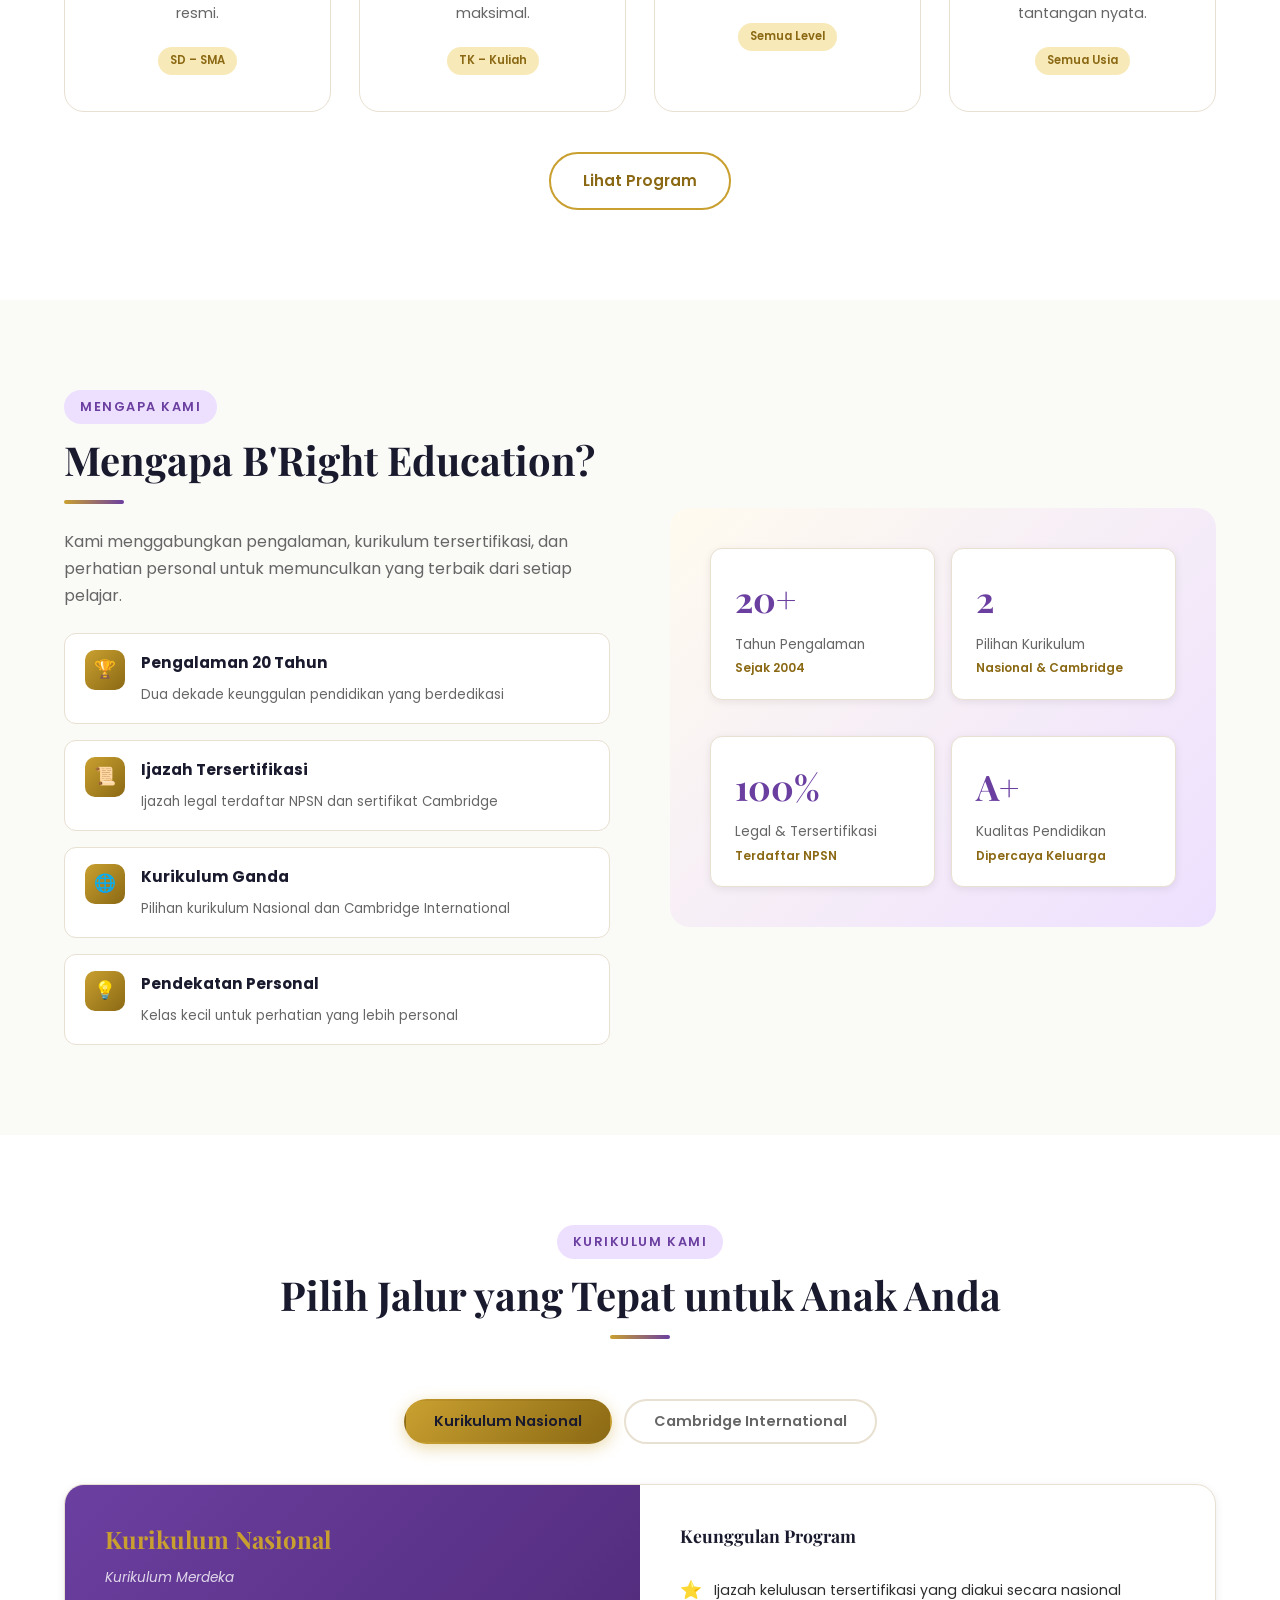
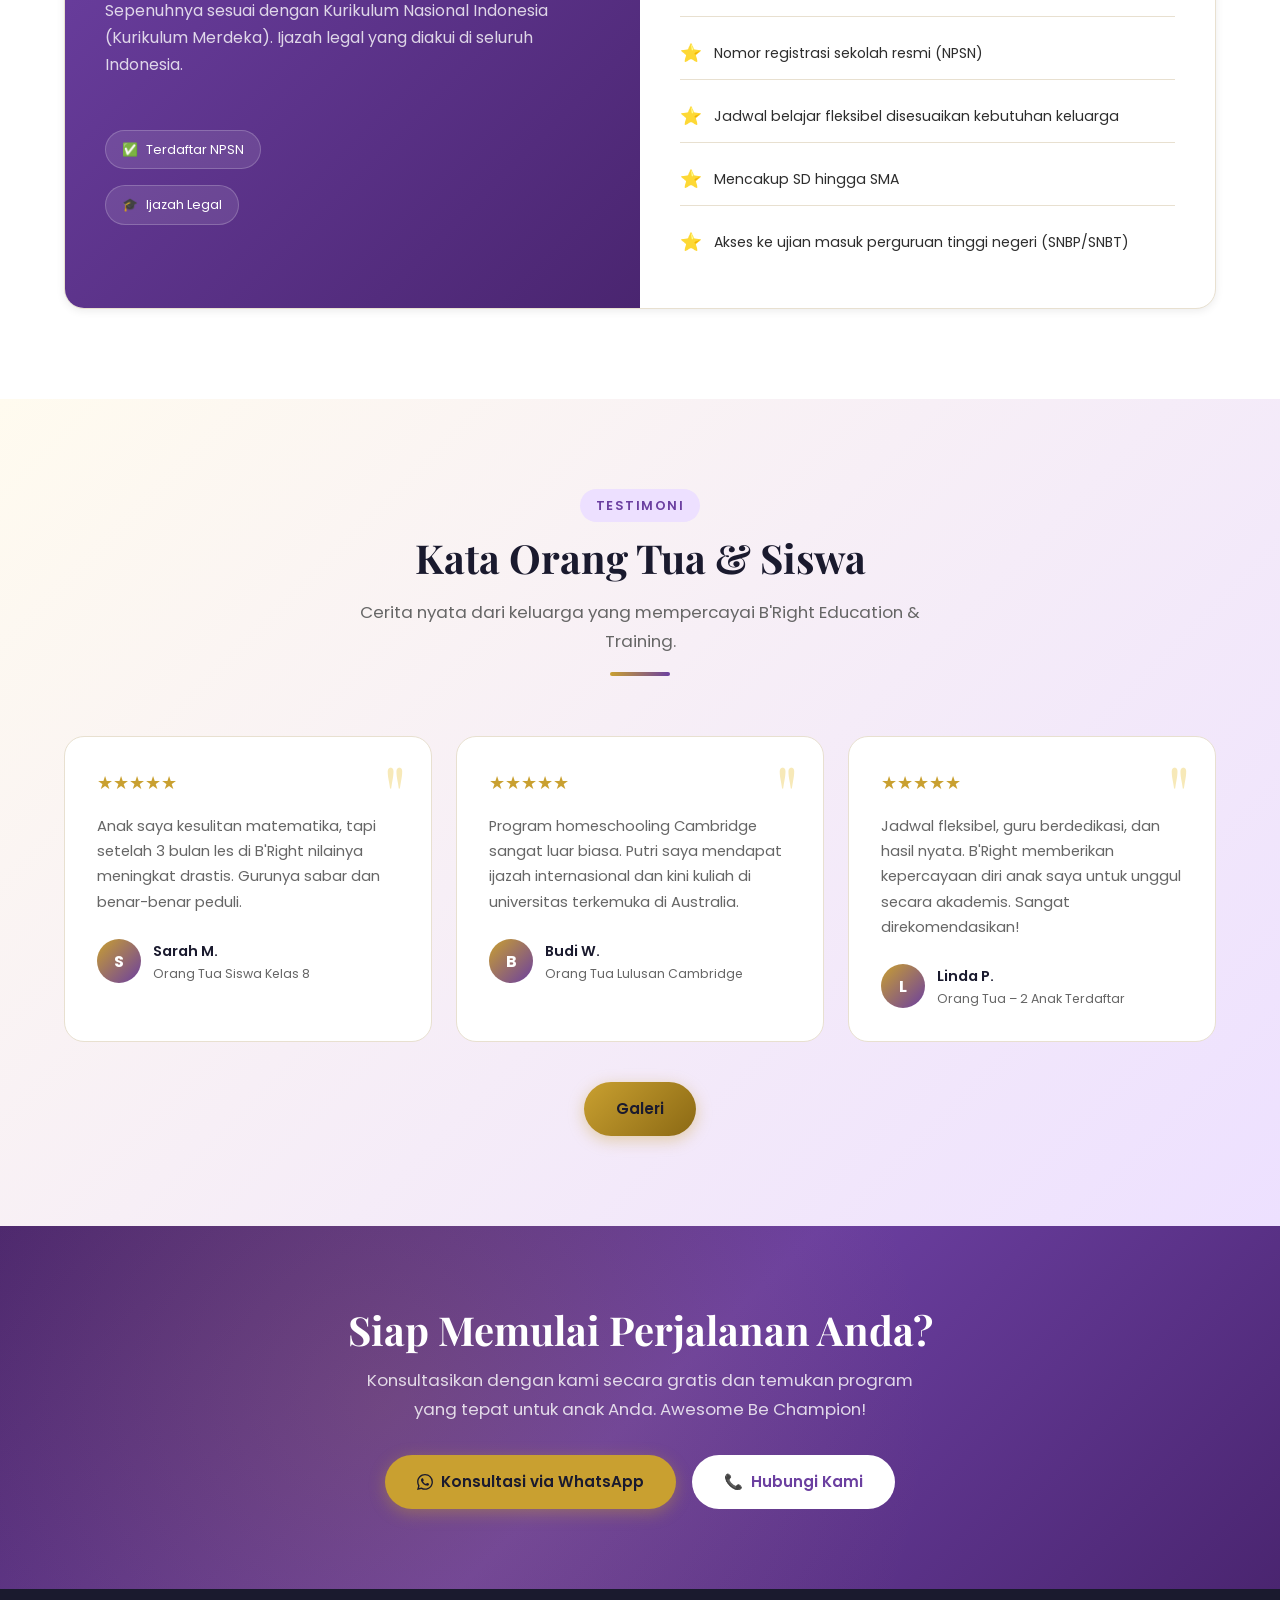
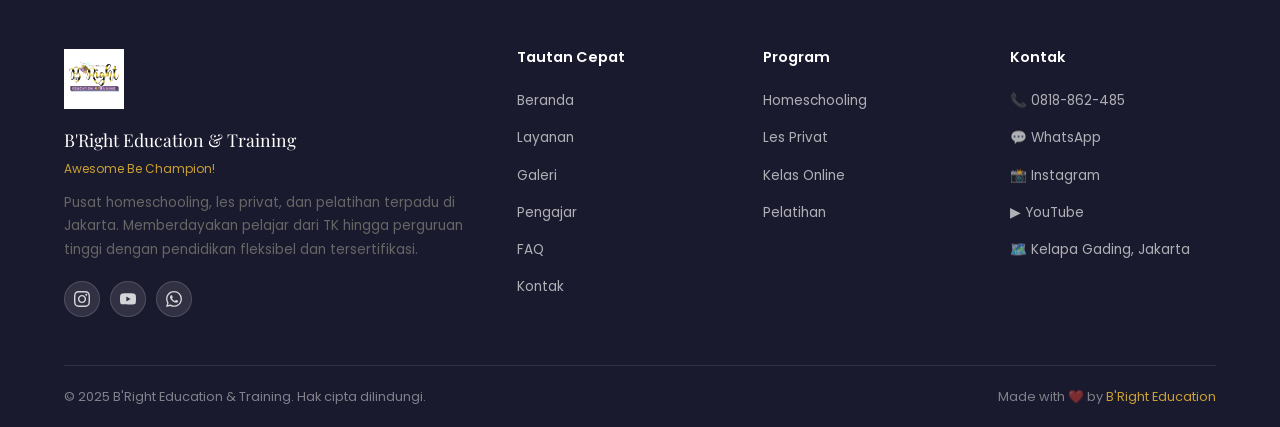
==== commit 2655a9a9: "update website" ====
--- a/index.html
+++ b/index.html
@@ -5,8 +5,8 @@
   <meta name="viewport" content="width=device-width, initial-scale=1.0" />
   <title>B'Right Education & Training – Homeschooling, Les Privat & Pelatihan Jakarta</title>
   <meta name="description" content="Lembaga homeschooling, les privat, dan pelatihan terpadu di Jakarta. Kurikulum Nasional & Cambridge International. Ijazah legal tersertifikasi. Pengalaman 20+ tahun." />
-  <link rel="icon" type="image/svg+xml" href="/favicon.svg" />
-  <link rel="stylesheet" href="/style.css" />
+  <link rel="icon" type="image/svg+xml" href="favicon.svg" />
+  <link rel="stylesheet" href="style.css" />
 </head>
 <body>
 
@@ -15,10 +15,10 @@
   <div class="container">
     <div class="nav-inner">
       <a href="index.html" class="nav-logo">
-        <img src="/logo.jpg" alt="B'Right Education Logo" />
+        <img src="images/brightedu.jpg" alt="B'Right Education Logo" />
         <div class="nav-logo-text">
-          <span class="nav-logo-title">B'Right Education</span>
-          <span class="nav-logo-sub">& Training</span>
+          <span class="nav-logo-title">B'Right</span>
+          <span class="nav-logo-sub">Education & Training</span>
         </div>
       </a>
       <div class="nav-links">
@@ -105,7 +105,7 @@
           <div class="hero-logo-ring"></div>
           <div class="hero-logo-ring-2"></div>
           <div class="hero-logo-img-wrap">
-            <img src="/logo.jpg" alt="B'Right Education & Training" />
+            <img src="images/brightedu.jpg" alt="B'Right Education & Training" />
           </div>
         </div>
       </div>
@@ -362,7 +362,7 @@
   <div class="container">
     <div class="footer-grid">
       <div class="footer-brand">
-        <img src="/logo.jpg" alt="B'Right Education & Training" />
+        <img src="images/brightedu.jpg" alt="B'Right Education & Training" />
         <div class="footer-brand-name">B'Right Education & Training</div>
         <div class="footer-brand-sub">Awesome Be Champion!</div>
         <p data-t="footer_desc">Pusat homeschooling, les privat, dan pelatihan terpadu di Jakarta.</p>
@@ -410,8 +410,8 @@
       </div>
     </div>
     <div class="footer-bottom">
-      <p data-t="footer_copyright">© 2025 B'Right Education & Training. Hak cipta dilindungi.</p>
-      <p>Made with ❤️ for <a href="#">B'Right Education</a></p>
+      <p data-t="footer_copyright">© 2026 B'Right Education & Training. Hak cipta dilindungi.</p>
+      <p>Made with ❤️ by <a href="#">B'Right Education</a></p>
     </div>
   </div>
 </footer>
@@ -449,6 +449,6 @@
   </div>
 </div>
 
-<script src="/script.js"></script>
+<script src="script.js"></script>
 </body>
 </html>
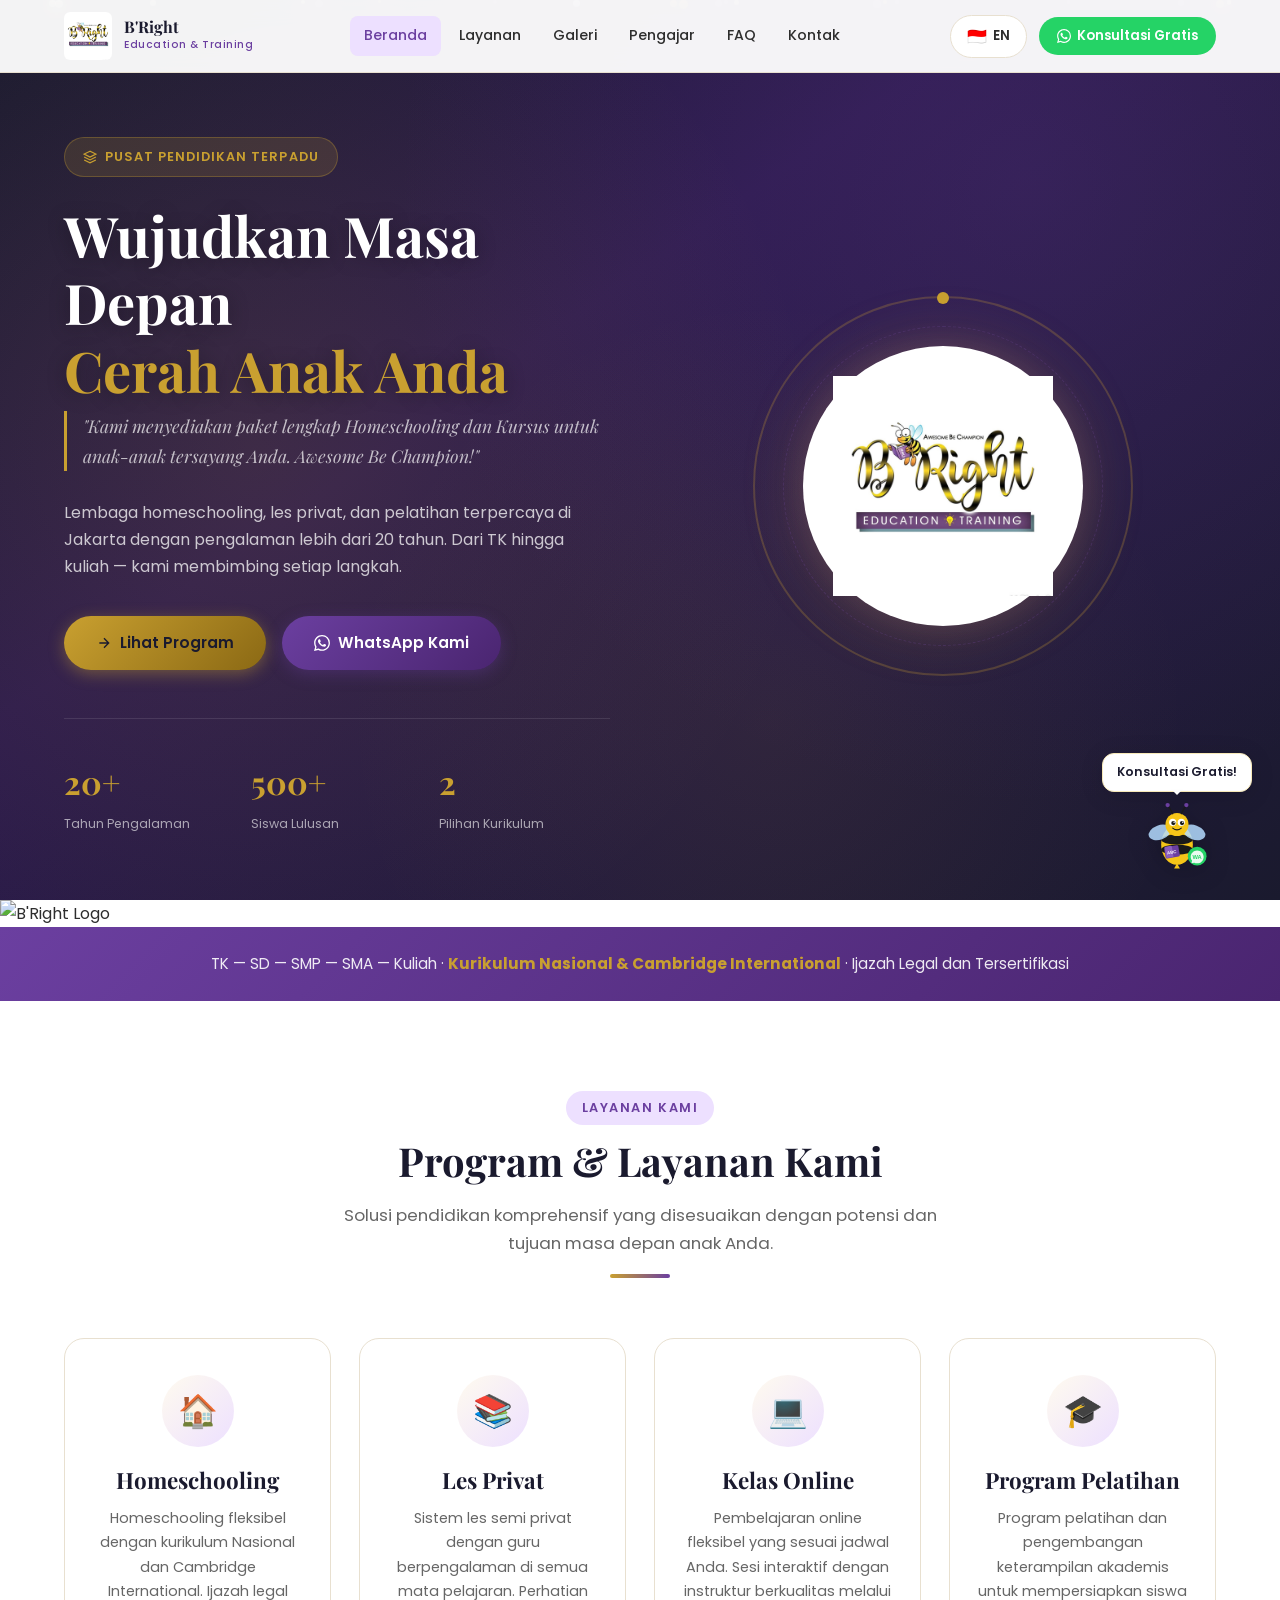
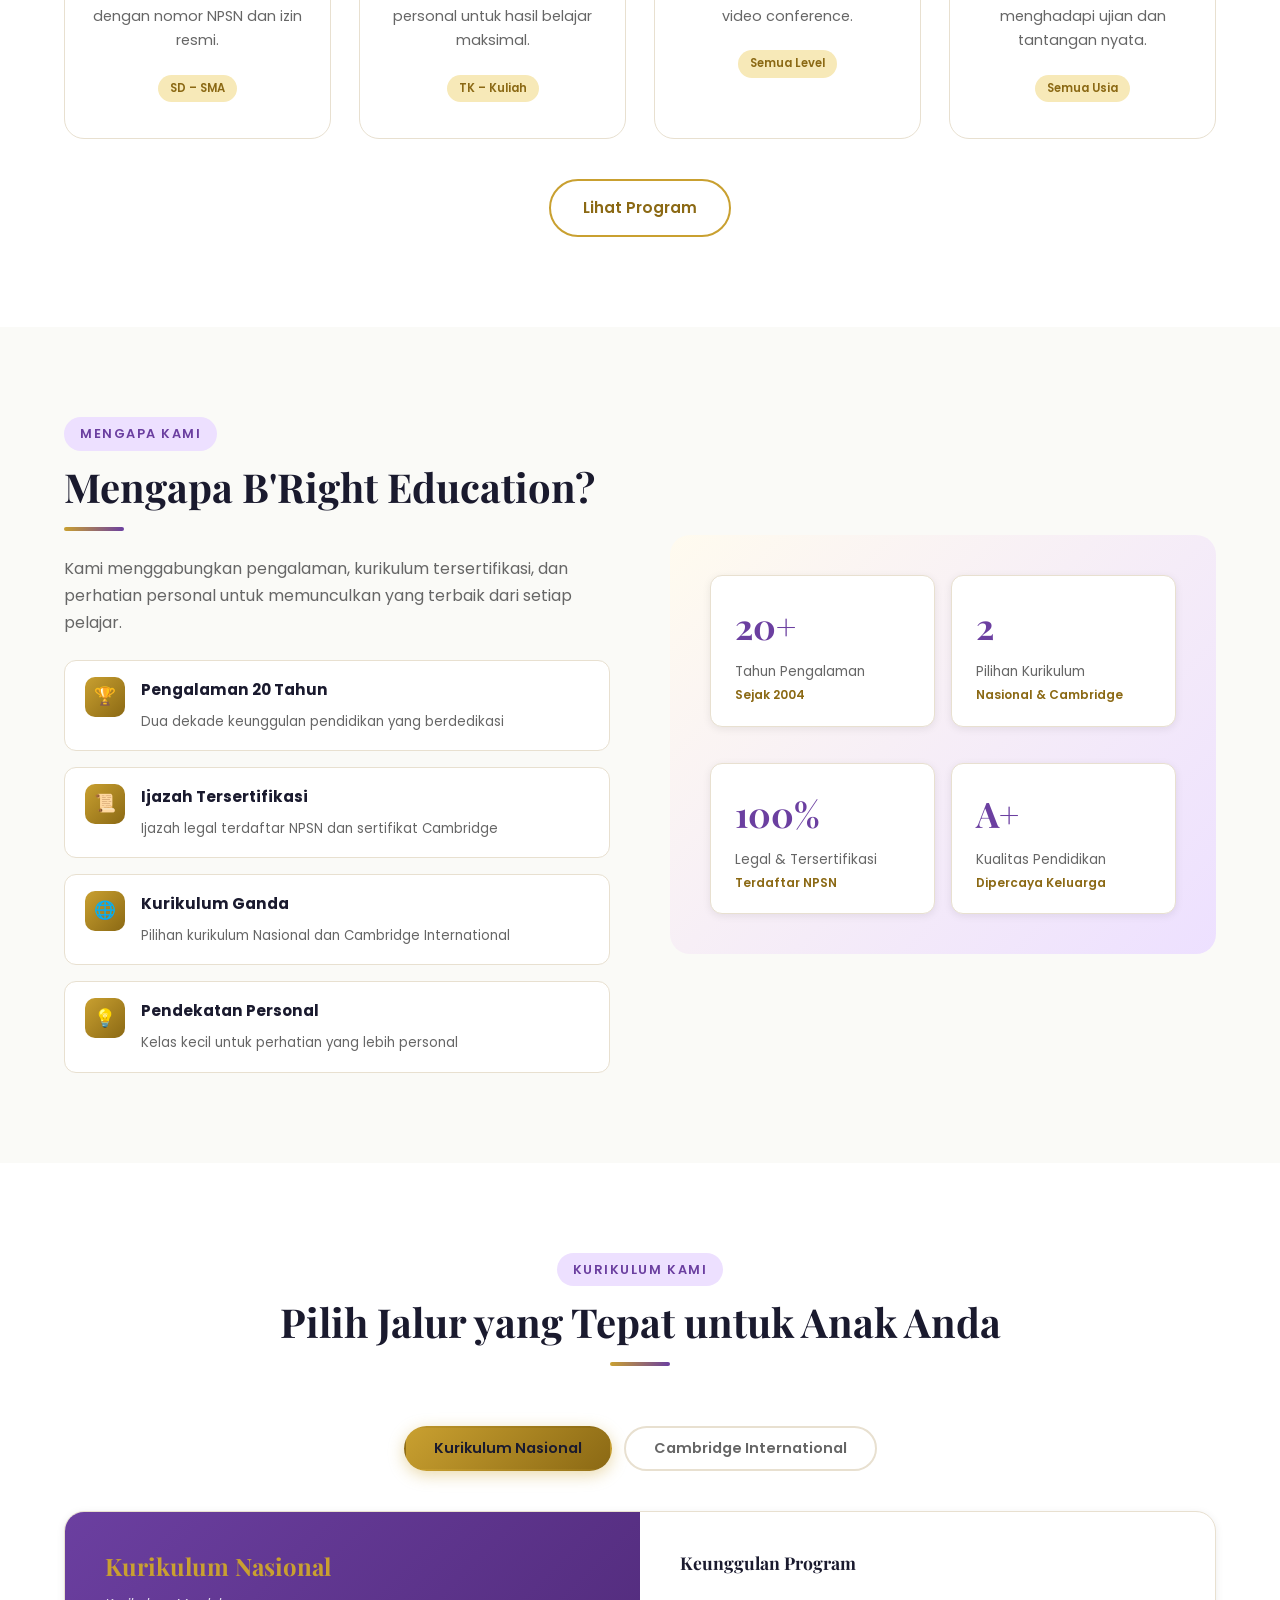
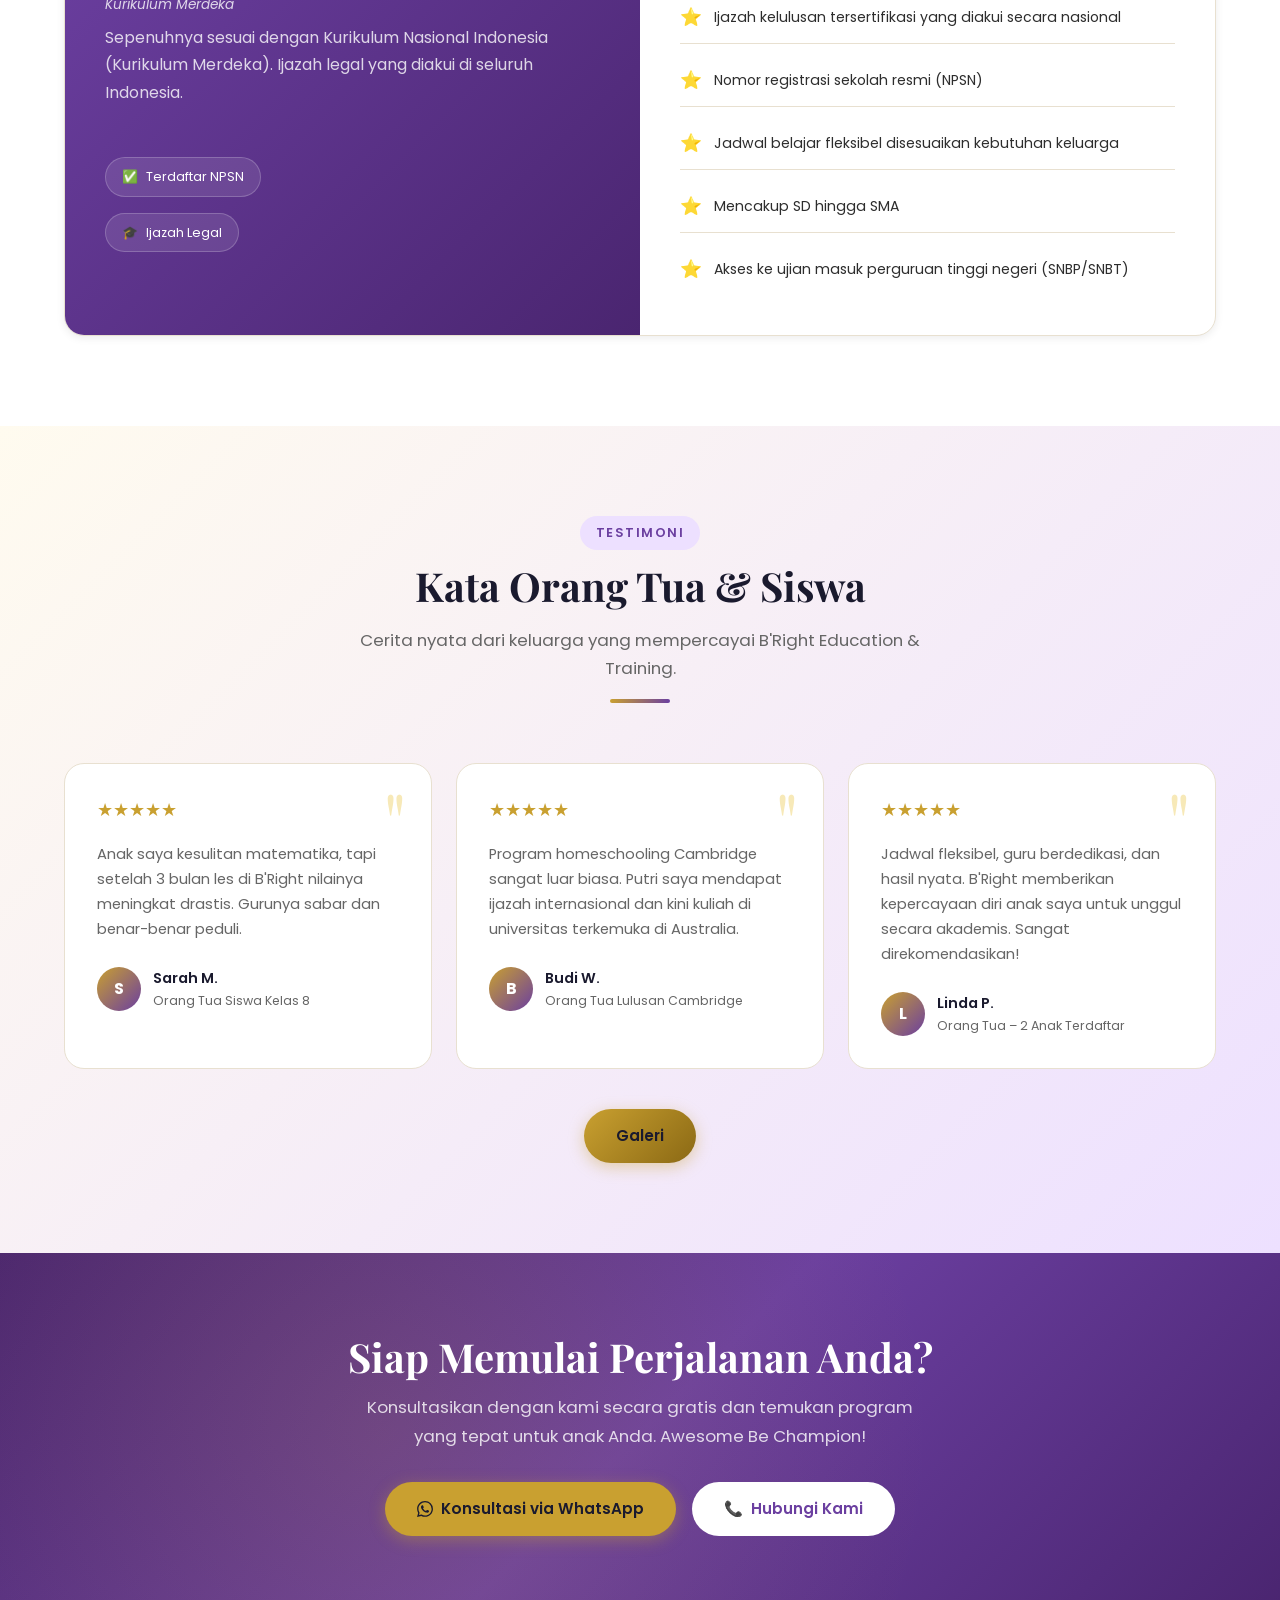
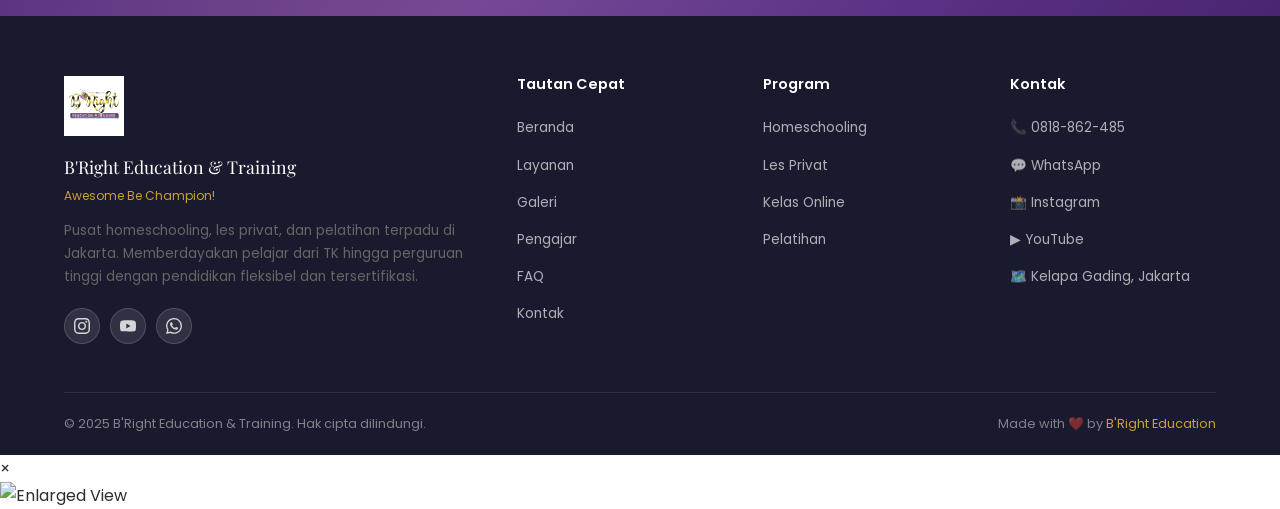
==== commit 48c21766: "update" ====
--- a/index.html
+++ b/index.html
@@ -15,7 +15,7 @@
   <div class="container">
     <div class="nav-inner">
       <a href="index.html" class="nav-logo">
-        <img src="images/brightedu.jpg" alt="B'Right Education Logo" />
+        <img src="images/brightedu.jpg" class="hero-large-logo" alt="B'Right Logo">
         <div class="nav-logo-text">
           <span class="nav-logo-title">B'Right</span>
           <span class="nav-logo-sub">Education & Training</span>
@@ -112,6 +112,22 @@
     </div>
   </div>
 </section>
+
+<!-- 1. THE CHECKBOX (Acts as the toggle switch) -->
+<input type="checkbox" id="logo-zoom-toggle" class="zoom-checkbox">
+
+<!-- 2. THE LOGO CONTAINER -->
+<label for="logo-zoom-toggle" class="logo-click-wrapper">
+  <!-- This is your existing circular logo image -->
+  <img src="assets/images/logo.png" class="hero-large-logo" alt="B'Right Logo">
+  
+  <!-- 3. THE LIGHTBOX OVERLAY (Renders inside the label frame) -->
+  <span class="pure-css-modal">
+    <span class="pure-css-close">&times;</span>
+    <img src="assets/images/logo.png" class="pure-css-modal-img" alt="Enlarged View">
+  </span>
+</label>
+
 
 <!-- ===== ABOUT STRIP ===== -->
 <div class="about-strip">
@@ -449,6 +465,48 @@
   </div>
 </div>
 
+<!-- THE MODAL HTML STRUCTURE -->
+<div id="logoModal" class="logo-modal">
+  <span class="logo-modal-close">&times;</span>
+  <img class="logo-modal-content" id="modalImg" alt="Enlarged View">
+</div>
+
+<!-- THE COMPATIBLE EVENT LISTENER SCRIPT -->
+<script>
+document.addEventListener("DOMContentLoaded", function() {
+  const heroImg = document.querySelector(".hero-large-logo");
+  const modal = document.getElementById("logoModal");
+  const modalImg = document.getElementById("modalImg");
+  const closeBtn = document.querySelector(".logo-modal-close");
+
+  // Verify everything exists before executing listeners
+  if (heroImg && modal && modalImg) {
+    
+    // 1. Click to open modal view
+    heroImg.addEventListener("click", function() {
+      modal.style.display = "flex";
+      modalImg.src = heroImg.src; // Automatically grabs the local folder link
+      
+      setTimeout(function() {
+        modal.classList.add("show");
+      }, 20);
+    });
+
+    // 2. Click backdrop background to close
+    modal.addEventListener("click", function(event) {
+      // Prevent closing if clicking directly inside the logo card itself
+      if (event.target === modal || event.target === closeBtn) {
+        modal.classList.remove("show");
+        
+        setTimeout(function() {
+          modal.style.display = "none";
+        }, 300);
+      }
+    });
+  }
+});
+</script>
+
 <script src="script.js"></script>
 </body>
 </html>
--- a/style.css
+++ b/style.css
@@ -775,3 +775,71 @@
   .cta-btns { flex-direction: column; align-items: center; }
   .why-badge-row { grid-template-columns: 1fr; }
 }
+
+/* --- PURE CSS LIGHTBOX SYSTEM --- */
+
+/* Hide the technical checkbox controller entirely */
+.zoom-checkbox {
+  display: none !important;
+}
+
+/* Ensure the image pointer reveals it can be clicked */
+.logo-click-wrapper {
+  cursor: pointer !important;
+  display: inline-block;
+}
+
+/* 1. THE HIDDEN FULL SCREEN BACKDROP FRAME */
+.pure-css-modal {
+  display: none; /* Kept completely hidden until clicked */
+  position: fixed !important;
+  inset: 0 !important;
+  background-color: rgba(11, 27, 61, 0.95) !important; /* Rich theme navy mask overlay */
+  z-index: 999999 !important; /* Floats safely over the top navigation bar */
+  align-items: center !important;
+  justify-content: center !important;
+  backdrop-filter: blur(10px) !important; /* Smooth glass blur effect */
+  cursor: zoom-out !important;
+}
+
+/* 2. THE EXPANDED LOGO CARD IMAGE */
+.pure-css-modal-img {
+  max-width: 85% !important;
+  max-height: 80vh !important;
+  object-fit: contain !important;
+  background: #ffffff !important; /* Crisp white asset outline card block */
+  padding: 24px !important;
+  border-radius: 16px !important;
+  box-shadow: 0 10px 40px rgba(0, 0, 0, 0.5) !important;
+  transform: scale(0.9);
+  transition: transform 0.25s cubic-bezier(0.25, 1, 0.5, 1) !important;
+}
+
+/* 3. THE CLOSE CROSS ICON */
+.pure-css-close {
+  position: absolute !important;
+  top: 30px !important;
+  right: 40px !important;
+  color: #ffffff !important;
+  font-size: 48px !important;
+  font-family: Arial, sans-serif !important;
+}
+
+/* --- THE MAGIC TRICK TOGGLE --- */
+/* When the checkbox is ticked by clicking the logo label, display the modal overlay */
+.zoom-checkbox:checked + .logo-click-wrapper .pure-css-modal {
+  display: flex !important;
+}
+
+/* Animate the inner graphic card to swell up smoothly on open */
+.zoom-checkbox:checked + .logo-click-wrapper .pure-css-modal-img {
+  transform: scale(1) !important;
+}
+
+/* --- OPTIONAL: HOVER ZOOM ON THE HERO HERO IMAGE --- */
+.hero-large-logo {
+  transition: transform 0.3s ease !important;
+}
+.hero-large-logo:hover {
+  transform: scale(1.05) !important;
+}
